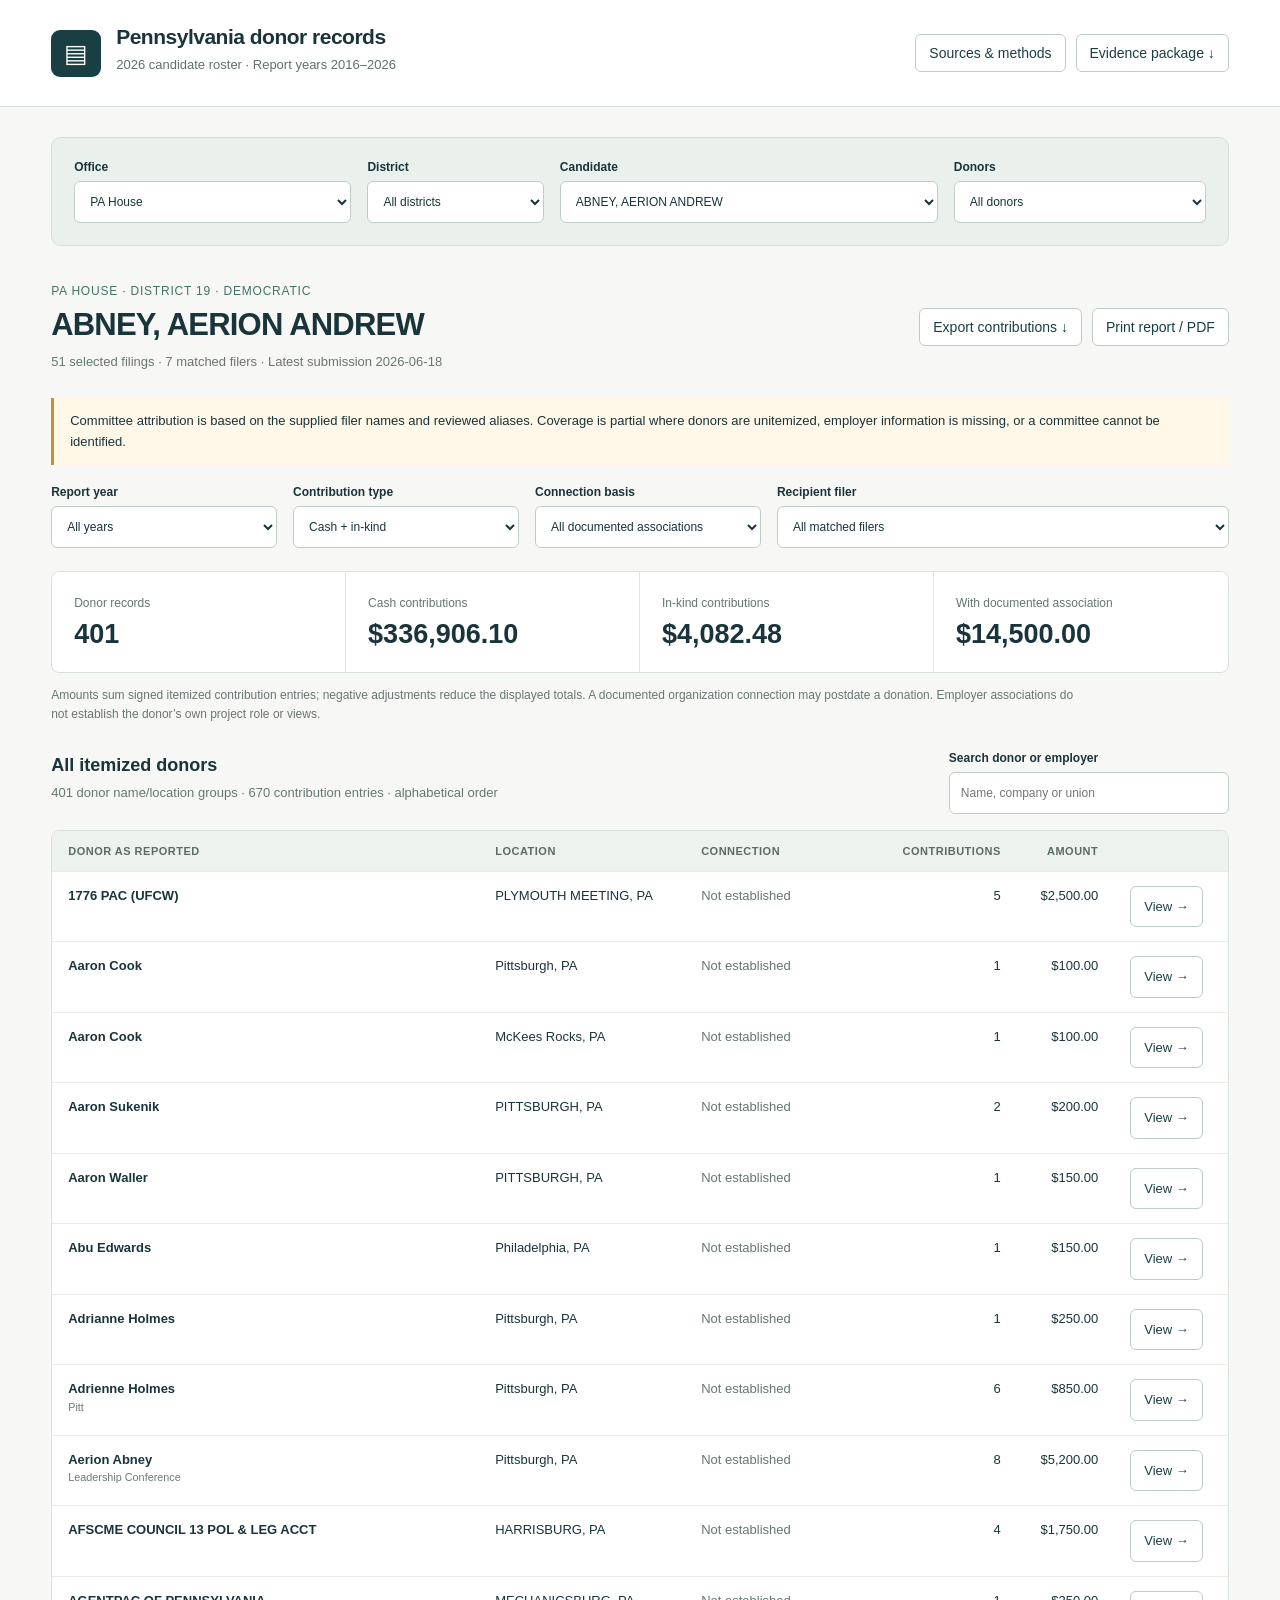
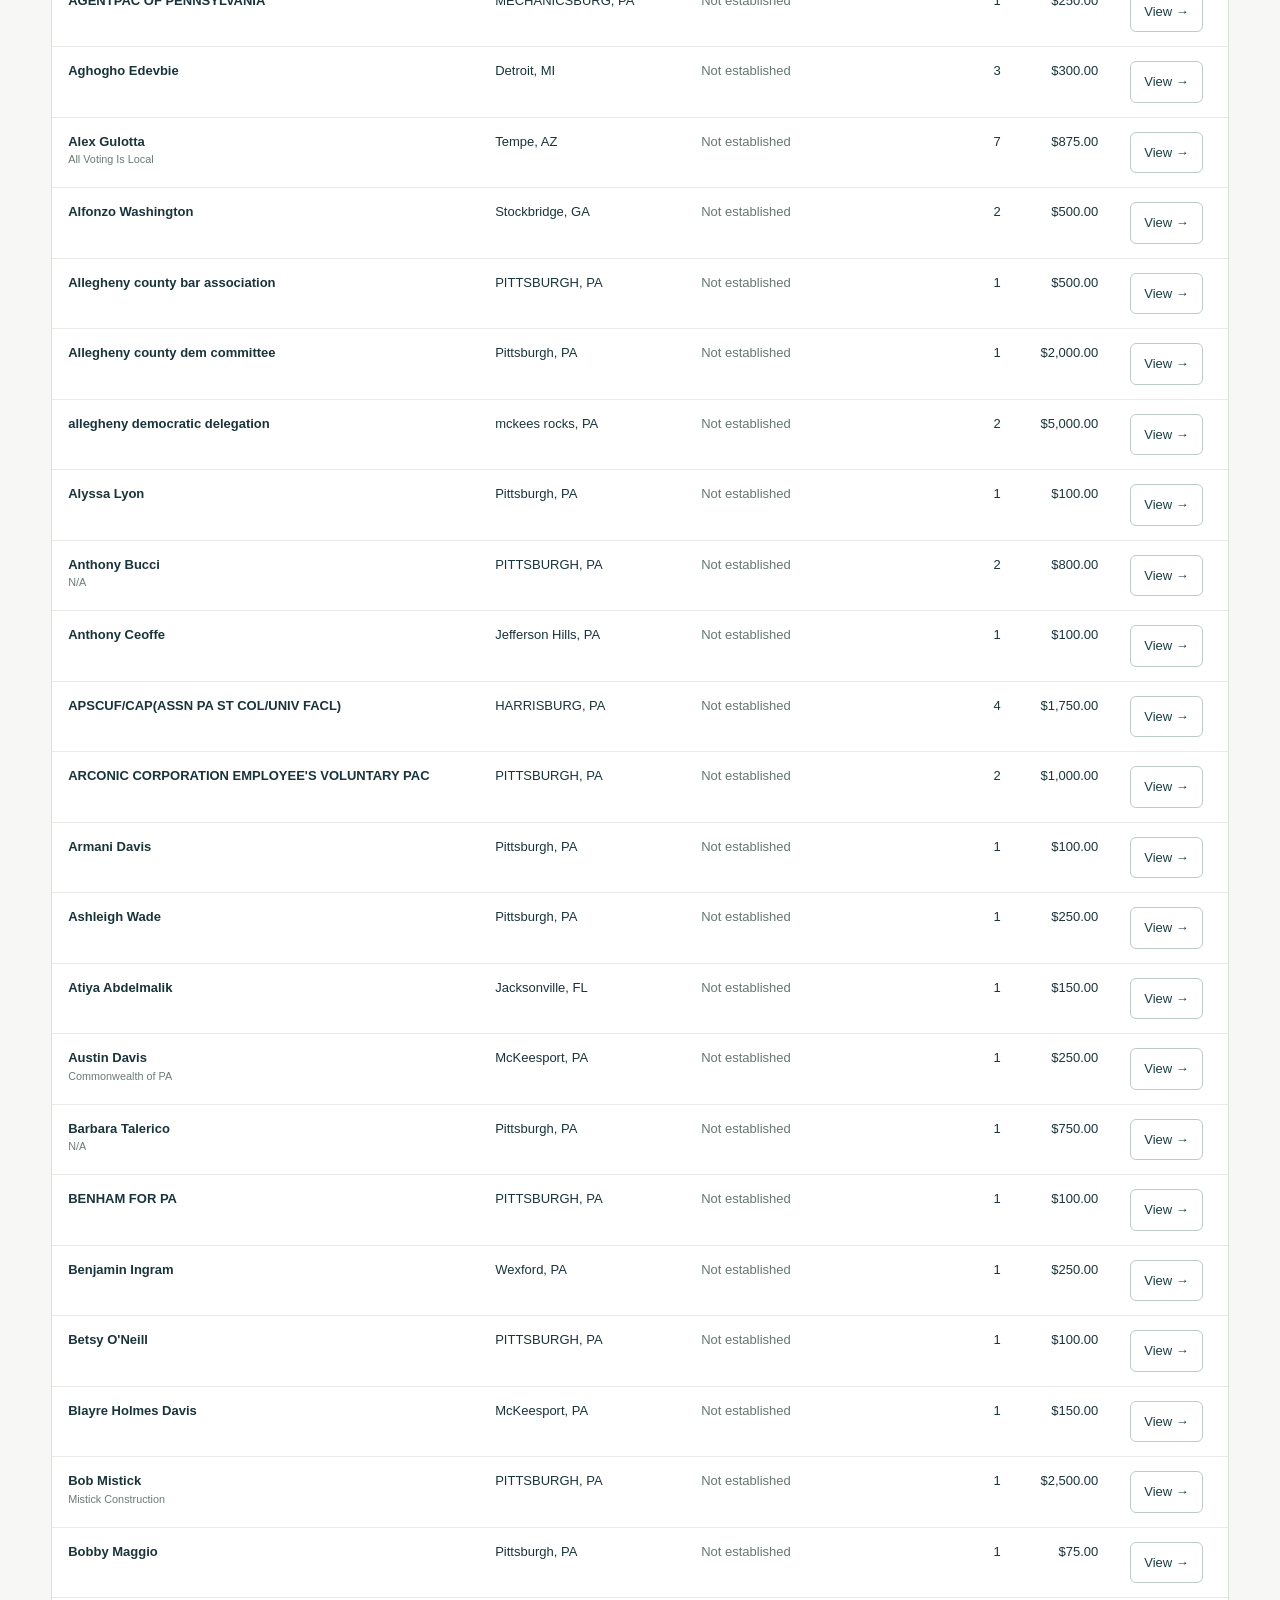
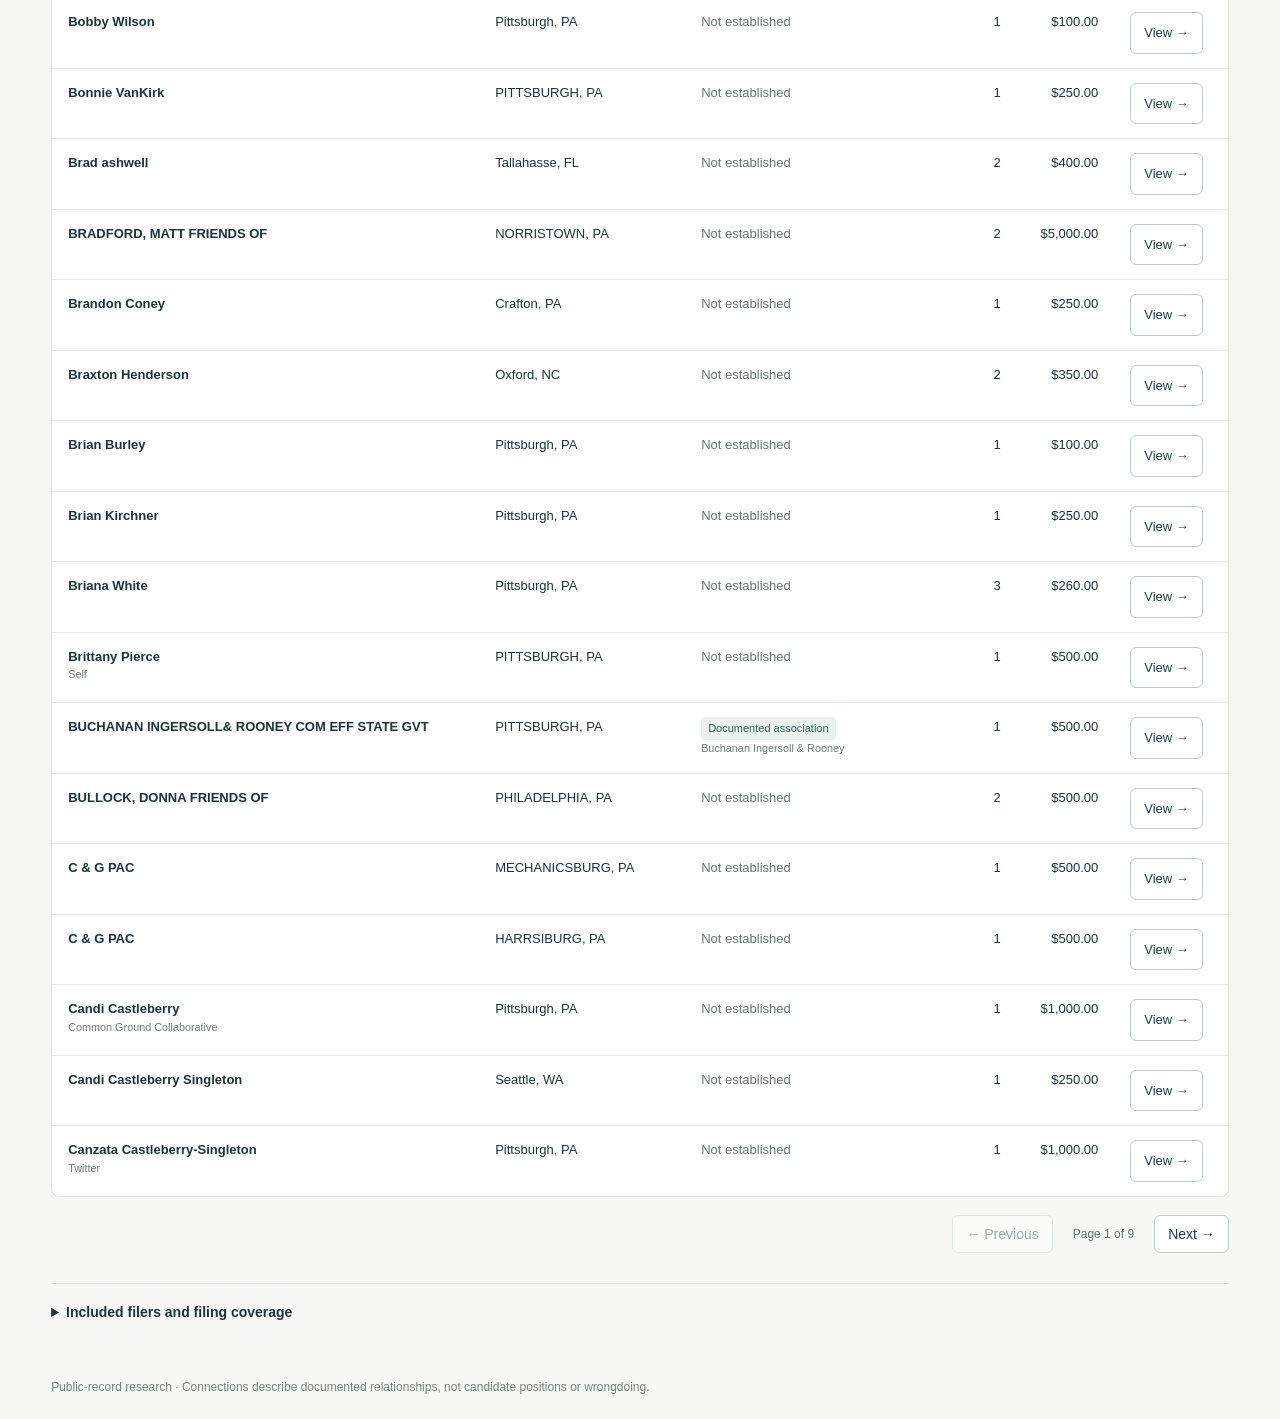
==== docs/index.html @ ed68132c "Publish Pennsylvania candidate donor explorer with state and FEC records" ====
<!doctype html><html lang="en"><head><meta charset="utf-8"><meta name="viewport" content="width=device-width,initial-scale=1"><title>Pennsylvania donor records</title><link rel="stylesheet" href="style.css"><link rel="icon" href="data:image/svg+xml,%3Csvg xmlns='http://www.w3.org/2000/svg' viewBox='0 0 40 40'%3E%3Crect width='40' height='40' rx='8' fill='%23143439'/%3E%3Cpath d='M11 10h18v23H11z' fill='white'/%3E%3Cpath d='M15 16h10m-10 5h10m-10 5h6' stroke='%23143439' stroke-width='2'/%3E%3C/svg%3E"></head><body><header><div class="brand"><span class="mark">▤</span><div><h1>Pennsylvania donor records</h1><p>2026 candidate roster · Report years 2016–2026</p></div></div><nav><button id="sourcesButton">Sources & methods</button><a href="evidence/source-packet.zip" download>Evidence package ↓</a></nav></header>
<main><section class="filters" aria-label="Report filters"><label>Office<select id="office"></select></label><label>District<select id="district"></select></label><label class="candidate">Candidate<select id="candidate"></select></label><label>Donors<select id="mode"><option value="all">All donors</option><option value="dc">Data-center connections</option><option value="leads">Research leads</option></select></label></section>
<div id="status" role="status">Loading the candidate directory…</div><section id="report" hidden><div class="report-head"><div><p id="officeLabel" class="eyebrow"></p><h2 id="candidateName"></h2><p id="coverage" class="muted"></p></div><div class="actions"><button id="export">Export contributions ↓</button><button id="print">Print report / PDF</button></div></div><div class="notice" id="notice"></div>
<div class="subfilters"><label>Report year<select id="year"><option value="all">All years</option></select></label><label>Contribution type<select id="kind"><option value="all">Cash + in-kind</option><option value="cash">Cash</option><option value="inkind">In-kind</option></select></label><label>Connection basis<select id="basis"><option value="all">All documented associations</option><option value="donor">Organization / PAC name</option><option value="employer">Reported employer</option></select></label><label>Recipient filer<select id="filer"><option value="all">All matched filers</option></select></label></div>
<div class="metrics" id="metrics"></div><p class="note">Amounts sum signed itemized contribution entries; negative adjustments reduce the displayed totals. A documented organization connection may postdate a donation. Employer associations do not establish the donor’s own project role or views.</p>
<div class="table-head"><div><h3 id="tableTitle">Donors</h3><p id="rowCount" class="muted"></p></div><label class="search">Search donor or employer<input id="search" type="search" placeholder="Name, company or union"></label></div><div class="table-wrap"><table><thead><tr><th>Donor as reported</th><th>Location</th><th>Connection</th><th class="num">Contributions</th><th class="num">Amount</th><th></th></tr></thead><tbody id="donors"></tbody></table></div><div class="pager"><button id="prev">← Previous</button><span id="page"></span><button id="next">Next →</button></div>
<details><summary>Included filers and filing coverage</summary><div id="filingCoverage"></div></details></section></main>
<dialog id="detail"><div class="dialog-top"><span>Donor detail</span><button id="closeDetail" aria-label="Close donor detail">Close ×</button></div><div id="detailBody"></div></dialog><dialog id="sources"><div class="dialog-top"><span>Sources & methods</span><button id="closeSources">Close ×</button></div><div id="sourcesBody"></div></dialog><footer>Public-record research · Connections describe documented relationships, not candidate positions or wrongdoing.</footer><script src="app.js"></script></body></html>
---- docs/style.css ----
:root{font-family:Inter,-apple-system,BlinkMacSystemFont,'Segoe UI',sans-serif;color:#19343a;background:#f7f8f6;font-size:14px}*{box-sizing:border-box}body{margin:0}header{padding:25px 4vw;border-bottom:1px solid #d8e0db;background:white;display:flex;align-items:center;justify-content:space-between;gap:20px}.brand{display:flex;align-items:center;gap:15px}.mark{background:#193f43;color:#fff;padding:9px 13px;border-radius:9px;font-size:25px}h1{font-size:21px;margin:0 0 6px;font-weight:650;letter-spacing:-.5px}p{margin:6px 0;line-height:1.55}header p{font-size:13px;color:#60716e}nav,.actions{display:flex;gap:10px;align-items:center;flex-wrap:wrap}button,nav a{font:inherit;background:white;border:1px solid #bdccc6;border-radius:6px;padding:10px 13px;color:#193f43;cursor:pointer;text-decoration:none}button:hover,nav a:hover{background:#edf3ef}button:disabled{opacity:.4;cursor:default}button:focus-visible,a:focus-visible,select:focus-visible,input:focus-visible{outline:3px solid #49a79b;outline-offset:3px}main{max-width:1450px;margin:30px auto;padding:0 4vw}.filters{display:grid;grid-template-columns:1.1fr .7fr 1.5fr 1fr;gap:16px;padding:22px;background:#eaf0ec;border:1px solid #d4dfd7;border-radius:10px;margin-bottom:30px}label{font-size:12px;font-weight:600;display:flex;flex-direction:column;gap:7px}select,input{font:inherit;font-weight:400;color:#19343a;background:white;border:1px solid #becdc5;border-radius:6px;padding:11px;width:100%;min-height:42px}h2{font-size:31px;font-weight:620;letter-spacing:-.8px;margin:5px 0 9px}h3{font-size:18px;font-weight:620;margin:0 0 7px}.eyebrow{color:#427367;font-size:12px;text-transform:uppercase;letter-spacing:.8px}.report-head{display:flex;justify-content:space-between;align-items:center;gap:20px}.muted,.note{color:#667773;font-size:13px}.notice{margin:20px 0;background:#fff7e7;border-left:3px solid #c59238;padding:13px 16px;font-size:13px;line-height:1.6}.subfilters{display:flex;gap:16px;flex-wrap:wrap}.subfilters label{flex:1;min-width:140px}.subfilters label:last-child{flex:2}.metrics{display:grid;grid-template-columns:repeat(4,1fr);margin-top:23px;background:white;border:1px solid #d7dfd9;border-radius:8px}.metric{padding:22px;border-right:1px solid #e0e6e1}.metric:last-child{border:0}.metric span{font-size:12px;color:#657670}.metric strong{display:block;font-weight:600;font-size:27px;margin-top:9px;font-variant-numeric:tabular-nums}.note{font-size:12px;margin:13px 0 27px;max-width:1040px}.table-head{display:flex;align-items:center;justify-content:space-between;gap:20px;margin-top:25px;margin-bottom:16px}.search{width:280px}.table-wrap{overflow:auto;background:#fff;border:1px solid #d9e1db;border-radius:8px}table{width:100%;border-collapse:collapse;font-size:13px}th{text-align:left;background:#eef2ee;color:#5a6c64;font-weight:600;font-size:11px;text-transform:uppercase;letter-spacing:.5px;padding:14px 16px;white-space:nowrap}td{padding:14px 16px;border-top:1px solid #e7ece7;vertical-align:top;line-height:1.5}td:first-child{font-weight:550;min-width:190px}td small{display:block;color:#6c7b74;font-weight:400}.num{text-align:right;font-variant-numeric:tabular-nums;white-space:nowrap}.pill{display:inline-block;background:#e9f2ed;border-radius:4px;color:#2d6355;padding:3px 7px;font-size:11px}.lead{background:#fff3d9;color:#856027}.pager{display:flex;gap:20px;align-items:center;justify-content:flex-end;margin:18px 0 30px}.pager span{font-size:12px;color:#607568}details{border-top:1px solid #d4ded7;padding:20px 0}summary{cursor:pointer;font-weight:600}details ul{line-height:1.8;padding-left:20px}a{color:#1e7769}dialog{border:0;border-radius:12px;width:min(1000px,94vw);padding:0;max-height:90vh;box-shadow:0 20px 100px #0004}dialog::backdrop{background:#132c37aa}.dialog-top{position:sticky;top:0;background:white;padding:16px 25px;border-bottom:1px solid #d8e0d9;display:flex;align-items:center;justify-content:space-between;z-index:1;font-weight:600}#detailBody,#sourcesBody{padding:25px}dialog h2{font-size:25px}dialog h3{margin-top:25px}.evidence{border:1px solid #d8e2dc;border-radius:7px;padding:17px;margin:14px 0}.evidence h4{margin:0;font-size:16px}.evidence .muted{font-size:12px}.empty{text-align:center;color:#65756e;padding:40px}footer{margin:40px 4vw 25px;font-size:12px;color:#75847a}#status{padding:10px 0}#status:empty{display:none}.print-only{display:none}@media(max-width:800px){header,.report-head{align-items:flex-start;flex-direction:column}.filters{grid-template-columns:1fr 1fr}.metrics{grid-template-columns:1fr 1fr}.metric{border-bottom:1px solid #e0e6e1}h2{font-size:25px}.table-head{align-items:flex-start;flex-direction:column}.search{width:100%}main{padding:0 20px}.actions{width:100%}}@media print{header nav,.filters,.subfilters,.actions,.search,.pager,footer,button{display:none!important}body,header{background:white}main{max-width:none;padding:0;margin:10px}h2{font-size:21px}.table-wrap{overflow:visible;border:0}th,td{padding:7px;font-size:10px}tr,.evidence{break-inside:avoid}.metrics{border:0}.notice{background:#fff}.note{font-size:10px}dialog[open]{position:static;max-height:none;width:auto;box-shadow:none}body:has(dialog[open])>main,body:has(dialog[open])>header{display:none}.dialog-top{display:none}.print-only{display:block}}
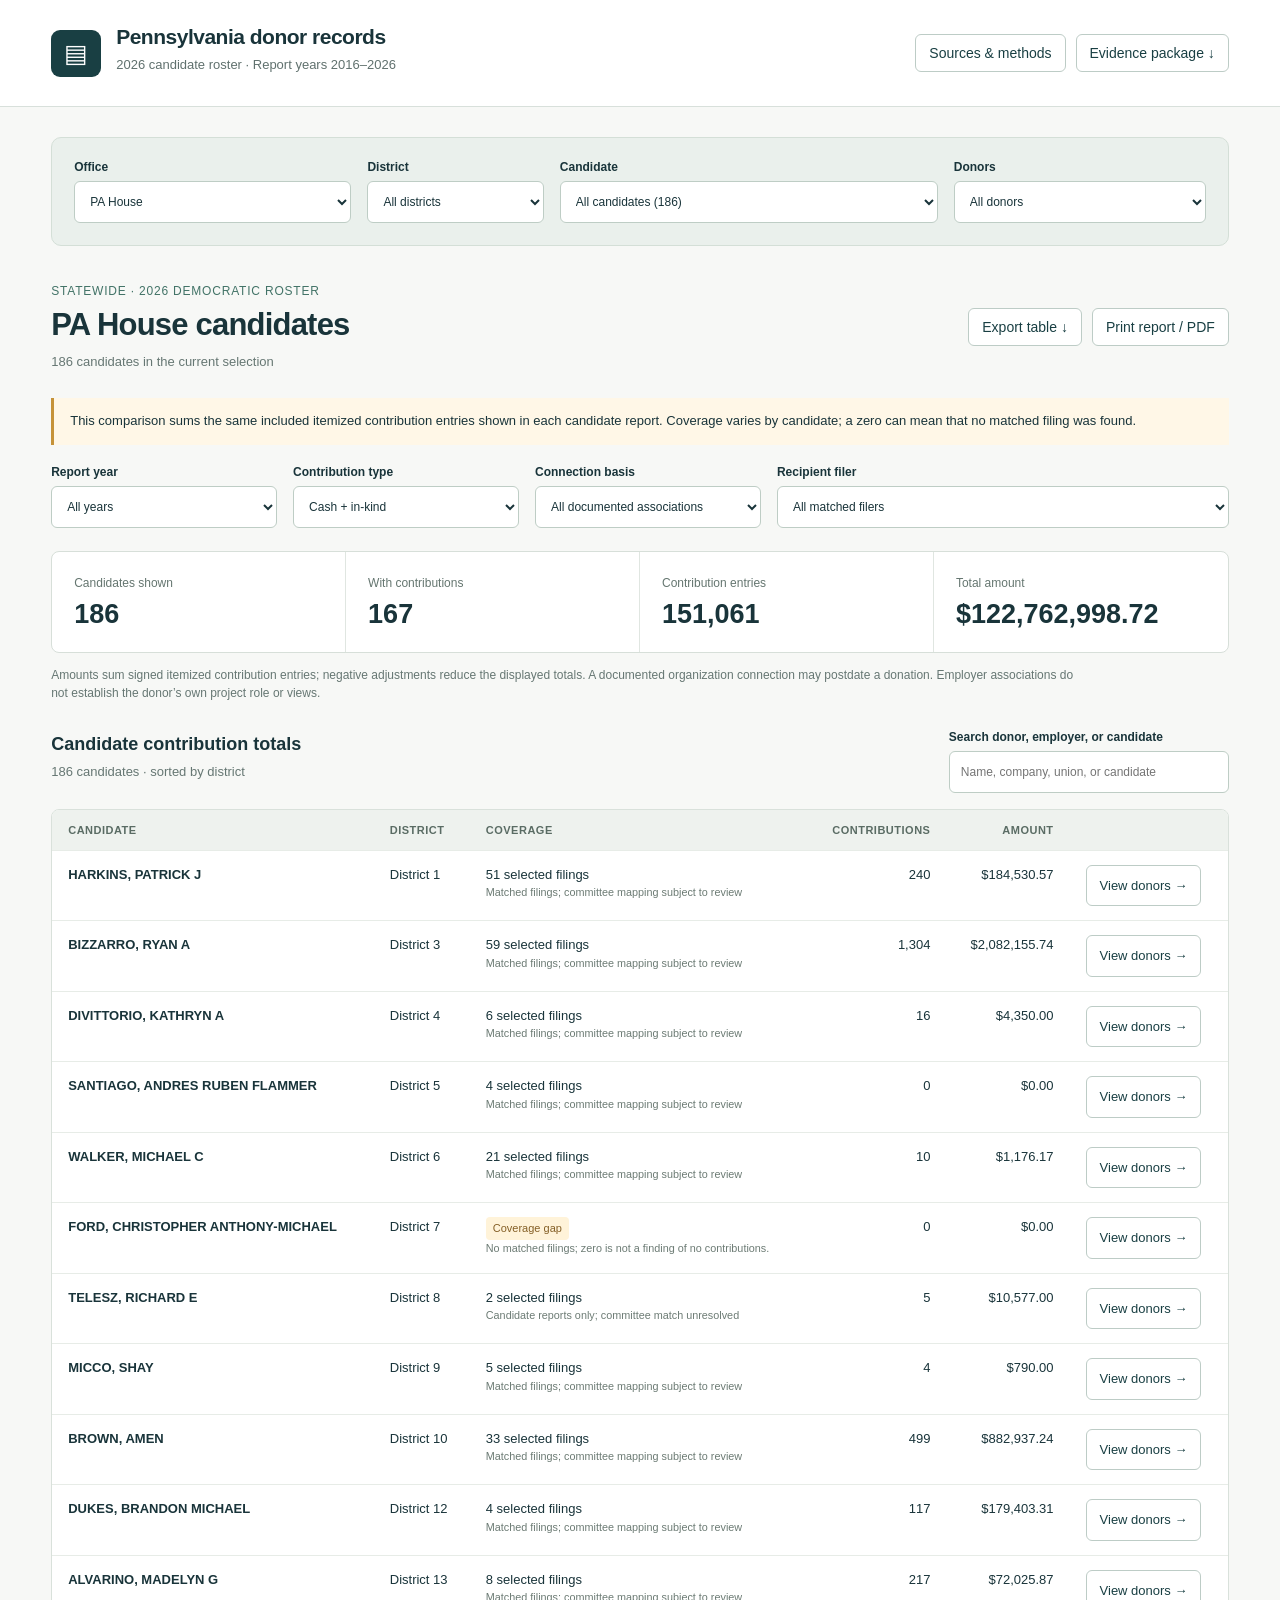
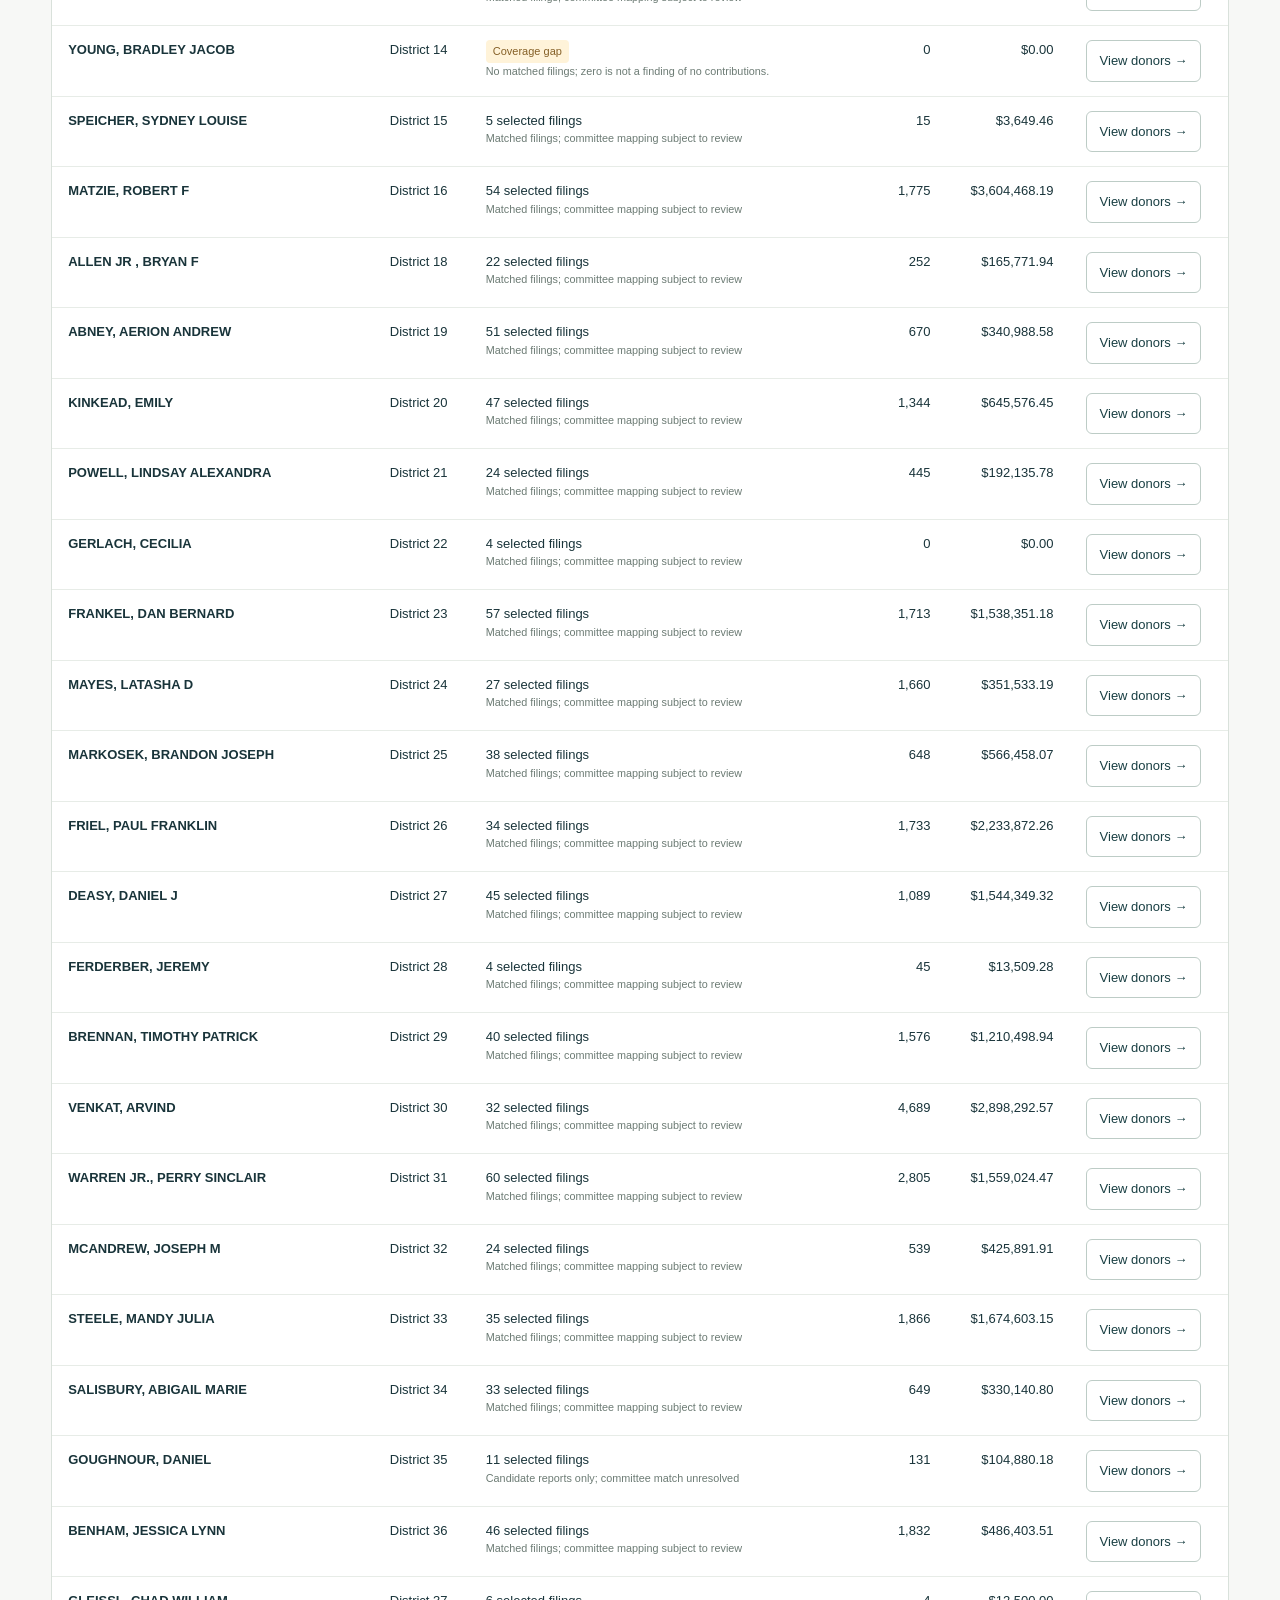
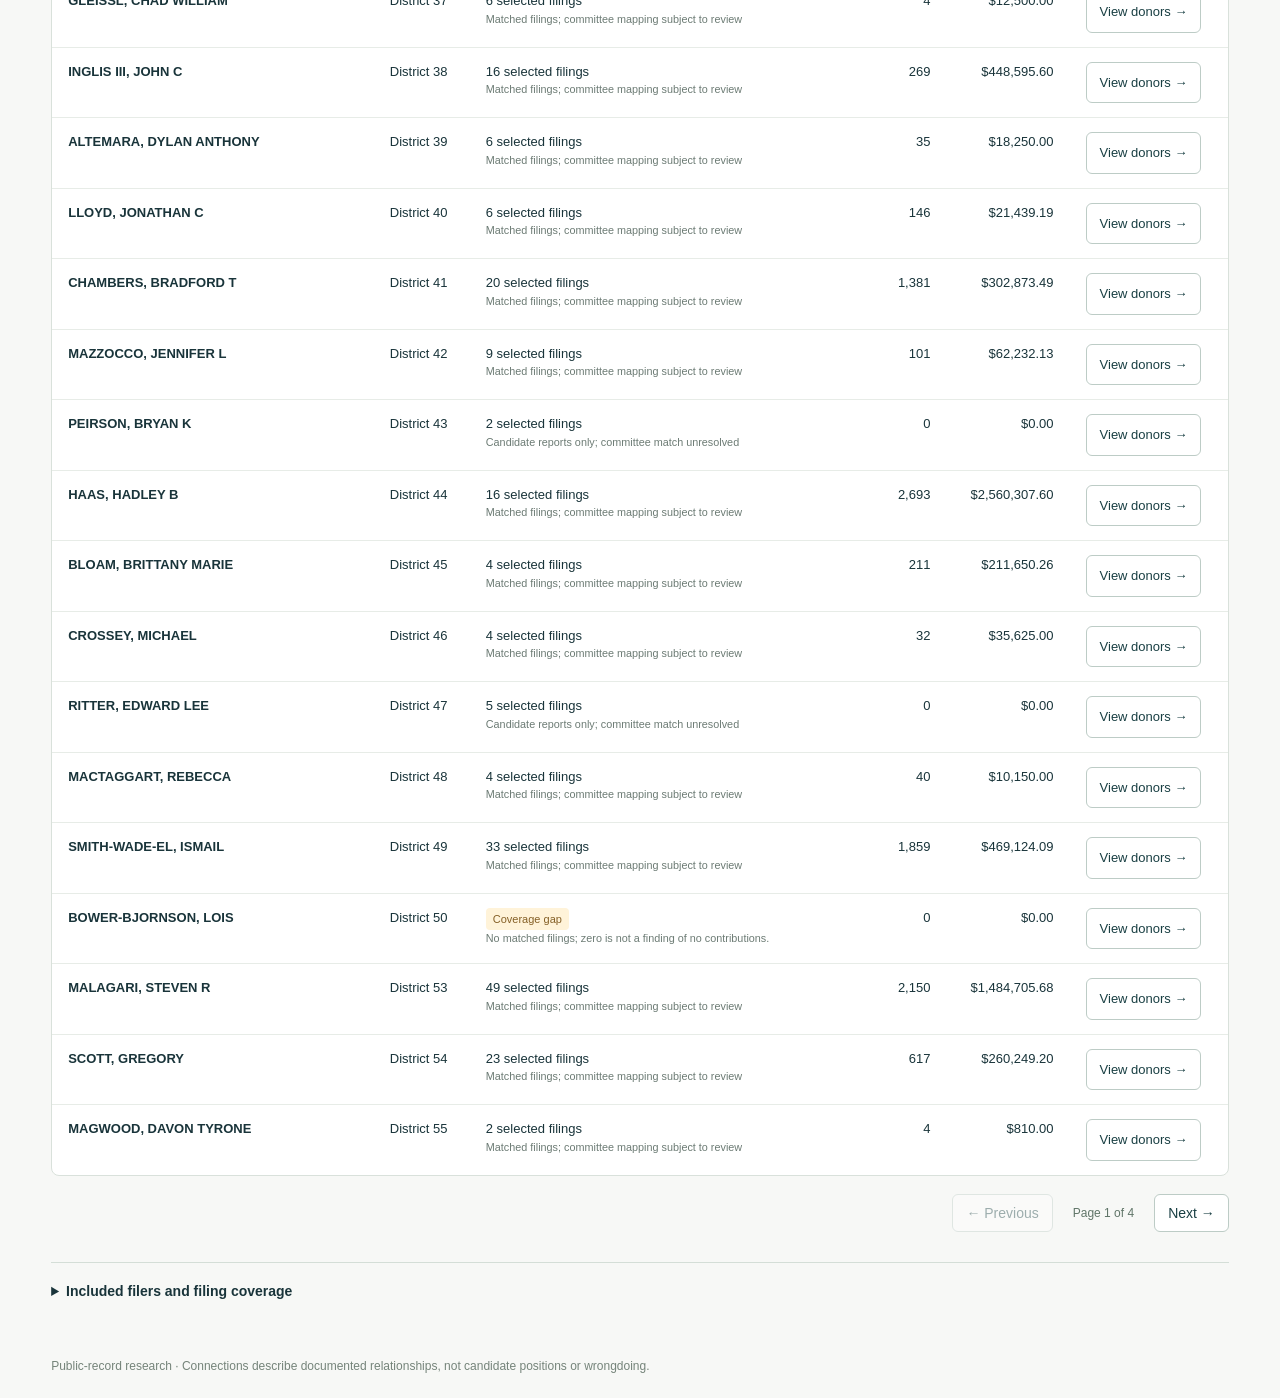
==== commit 6bf1dc75: "Add office-wide candidate comparison tables" ====
--- a/docs/index.html
+++ b/docs/index.html
@@ -1,8 +1,8 @@
 <!doctype html><html lang="en"><head><meta charset="utf-8"><meta name="viewport" content="width=device-width,initial-scale=1"><title>Pennsylvania donor records</title><link rel="stylesheet" href="style.css"><link rel="icon" href="data:image/svg+xml,%3Csvg xmlns='http://www.w3.org/2000/svg' viewBox='0 0 40 40'%3E%3Crect width='40' height='40' rx='8' fill='%23143439'/%3E%3Cpath d='M11 10h18v23H11z' fill='white'/%3E%3Cpath d='M15 16h10m-10 5h10m-10 5h6' stroke='%23143439' stroke-width='2'/%3E%3C/svg%3E"></head><body><header><div class="brand"><span class="mark">▤</span><div><h1>Pennsylvania donor records</h1><p>2026 candidate roster · Report years 2016–2026</p></div></div><nav><button id="sourcesButton">Sources & methods</button><a href="evidence/source-packet.zip" download>Evidence package ↓</a></nav></header>
 <main><section class="filters" aria-label="Report filters"><label>Office<select id="office"></select></label><label>District<select id="district"></select></label><label class="candidate">Candidate<select id="candidate"></select></label><label>Donors<select id="mode"><option value="all">All donors</option><option value="dc">Data-center connections</option><option value="leads">Research leads</option></select></label></section>
 <div id="status" role="status">Loading the candidate directory…</div><section id="report" hidden><div class="report-head"><div><p id="officeLabel" class="eyebrow"></p><h2 id="candidateName"></h2><p id="coverage" class="muted"></p></div><div class="actions"><button id="export">Export contributions ↓</button><button id="print">Print report / PDF</button></div></div><div class="notice" id="notice"></div>
-<div class="subfilters"><label>Report year<select id="year"><option value="all">All years</option></select></label><label>Contribution type<select id="kind"><option value="all">Cash + in-kind</option><option value="cash">Cash</option><option value="inkind">In-kind</option></select></label><label>Connection basis<select id="basis"><option value="all">All documented associations</option><option value="donor">Organization / PAC name</option><option value="employer">Reported employer</option></select></label><label>Recipient filer<select id="filer"><option value="all">All matched filers</option></select></label></div>
+<div class="subfilters"><label>Report year<select id="year"><option value="all">All years</option></select></label><label>Contribution type<select id="kind"><option value="all">Cash + in-kind</option><option value="cash">Cash</option><option value="inkind">In-kind</option></select></label><label>Connection basis<select id="basis"><option value="all">All documented associations</option><option value="donor">Organization / PAC name</option><option value="employer">Reported employer</option></select></label><label id="filerLabel">Recipient filer<select id="filer"><option value="all">All matched filers</option></select></label></div>
 <div class="metrics" id="metrics"></div><p class="note">Amounts sum signed itemized contribution entries; negative adjustments reduce the displayed totals. A documented organization connection may postdate a donation. Employer associations do not establish the donor’s own project role or views.</p>
-<div class="table-head"><div><h3 id="tableTitle">Donors</h3><p id="rowCount" class="muted"></p></div><label class="search">Search donor or employer<input id="search" type="search" placeholder="Name, company or union"></label></div><div class="table-wrap"><table><thead><tr><th>Donor as reported</th><th>Location</th><th>Connection</th><th class="num">Contributions</th><th class="num">Amount</th><th></th></tr></thead><tbody id="donors"></tbody></table></div><div class="pager"><button id="prev">← Previous</button><span id="page"></span><button id="next">Next →</button></div>
+<div class="table-head"><div><h3 id="tableTitle">Donors</h3><p id="rowCount" class="muted"></p></div><label class="search">Search donor, employer, or candidate<input id="search" type="search" placeholder="Name, company, union, or candidate"></label></div><div class="table-wrap"><table><thead><tr id="tableColumns"><th>Donor as reported</th><th>Location</th><th>Connection</th><th class="num">Contributions</th><th class="num">Amount</th><th></th></tr></thead><tbody id="donors"></tbody></table></div><div class="pager"><button id="prev">← Previous</button><span id="page"></span><button id="next">Next →</button></div>
 <details><summary>Included filers and filing coverage</summary><div id="filingCoverage"></div></details></section></main>
 <dialog id="detail"><div class="dialog-top"><span>Donor detail</span><button id="closeDetail" aria-label="Close donor detail">Close ×</button></div><div id="detailBody"></div></dialog><dialog id="sources"><div class="dialog-top"><span>Sources & methods</span><button id="closeSources">Close ×</button></div><div id="sourcesBody"></div></dialog><footer>Public-record research · Connections describe documented relationships, not candidate positions or wrongdoing.</footer><script src="app.js"></script></body></html>
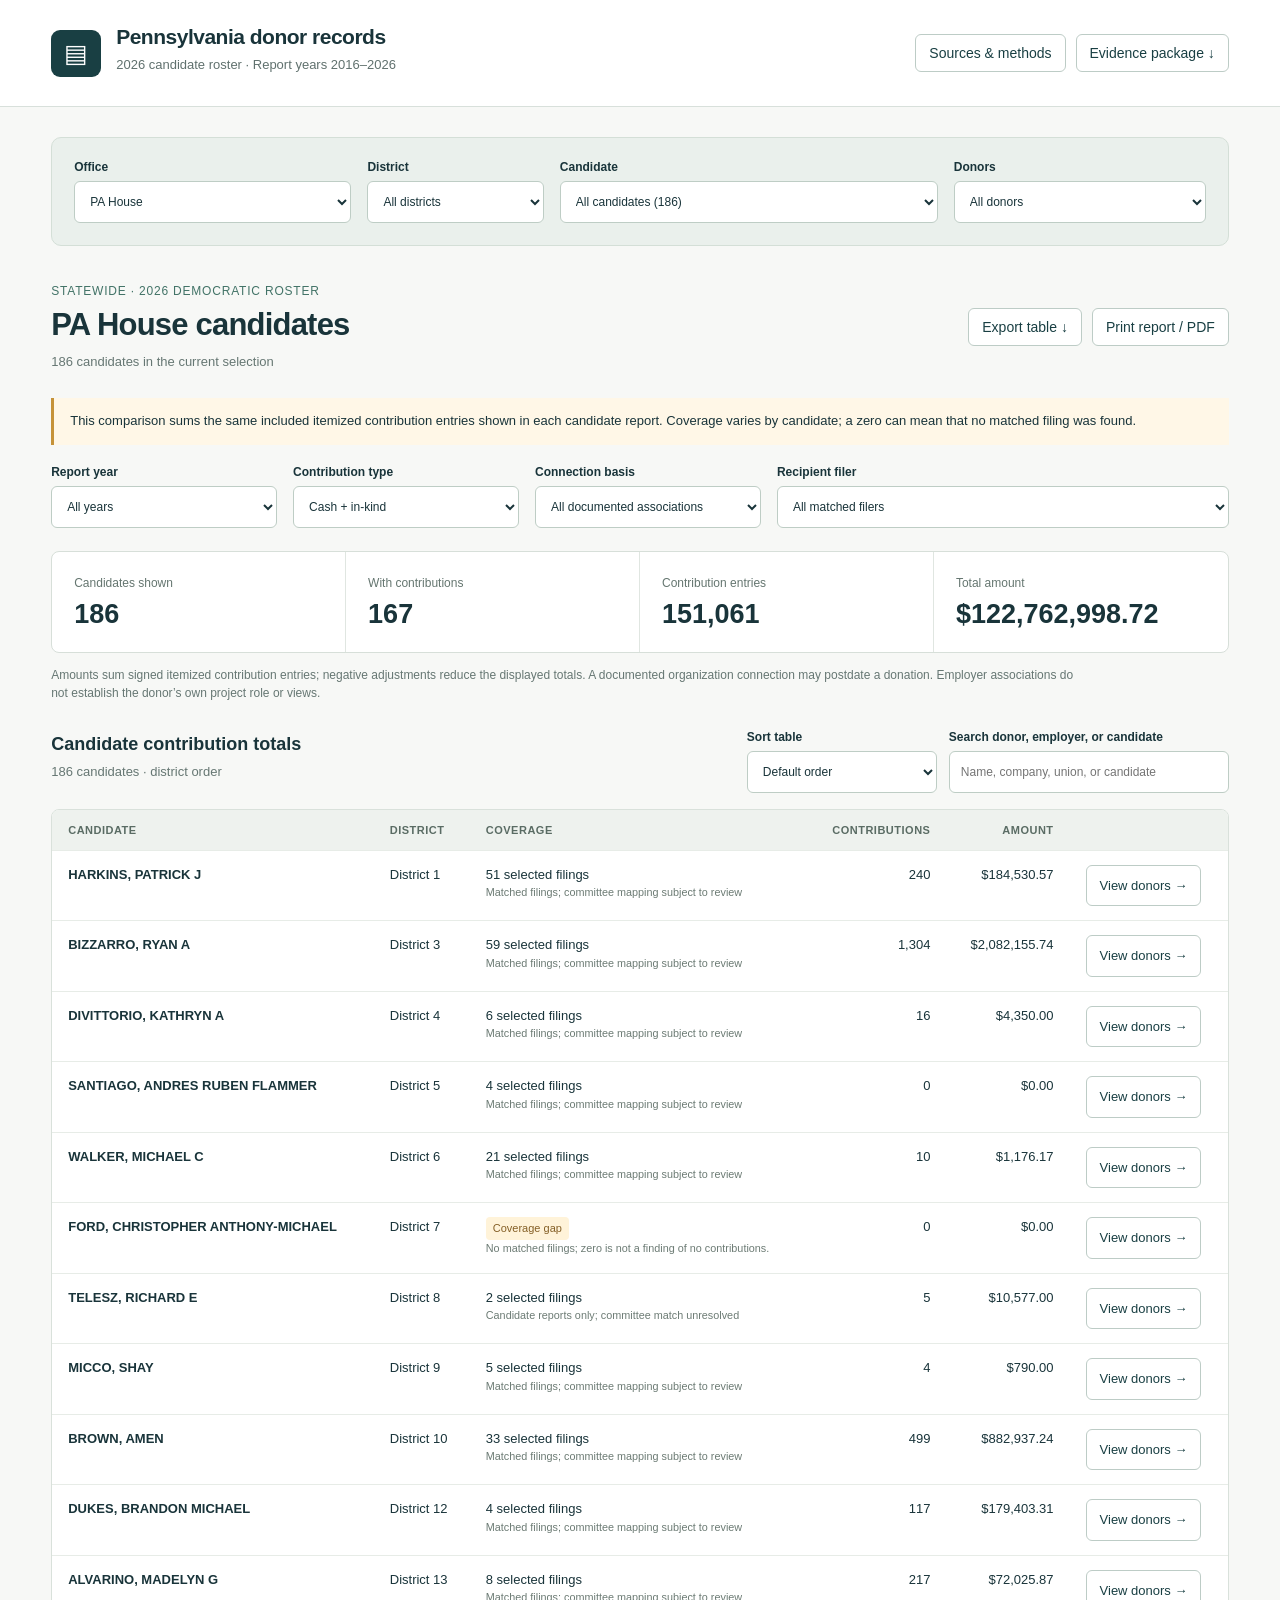
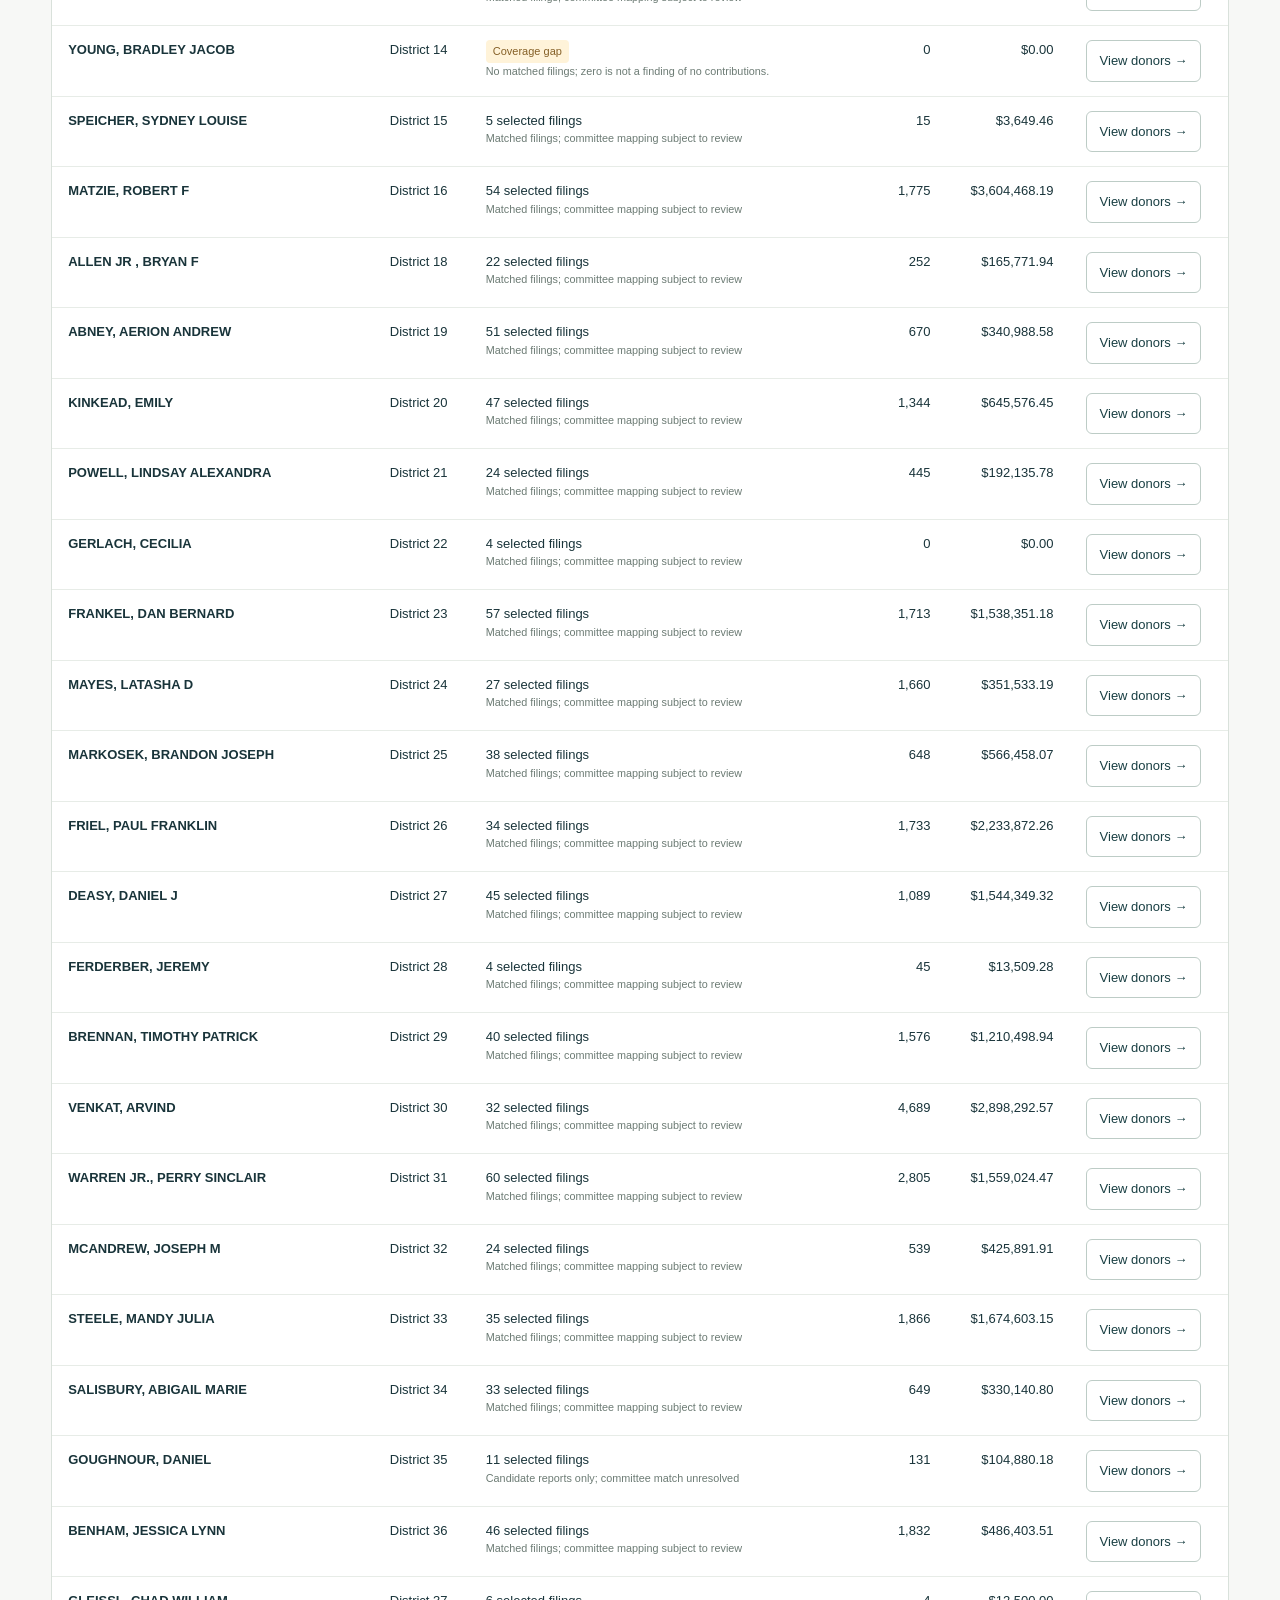
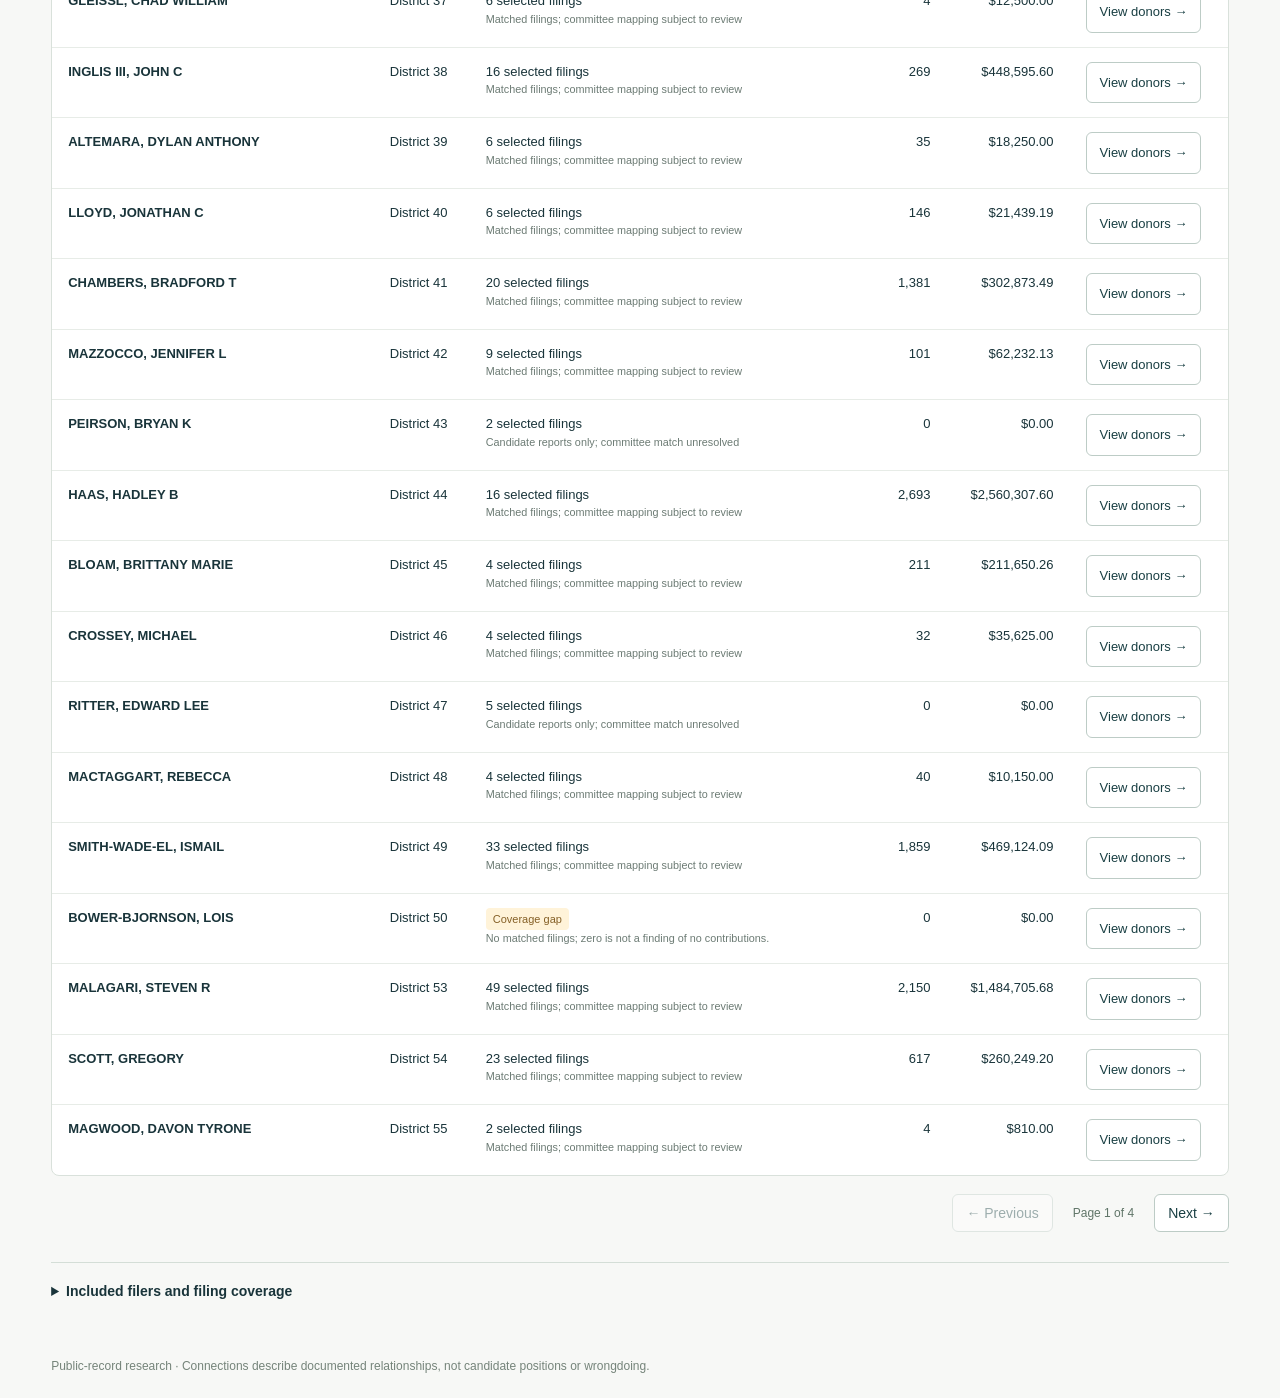
==== commit c6de6b80: "Add table sorting controls" ====
--- a/docs/index.html
+++ b/docs/index.html
@@ -3,6 +3,6 @@
 <div id="status" role="status">Loading the candidate directory…</div><section id="report" hidden><div class="report-head"><div><p id="officeLabel" class="eyebrow"></p><h2 id="candidateName"></h2><p id="coverage" class="muted"></p></div><div class="actions"><button id="export">Export contributions ↓</button><button id="print">Print report / PDF</button></div></div><div class="notice" id="notice"></div>
 <div class="subfilters"><label>Report year<select id="year"><option value="all">All years</option></select></label><label>Contribution type<select id="kind"><option value="all">Cash + in-kind</option><option value="cash">Cash</option><option value="inkind">In-kind</option></select></label><label>Connection basis<select id="basis"><option value="all">All documented associations</option><option value="donor">Organization / PAC name</option><option value="employer">Reported employer</option></select></label><label id="filerLabel">Recipient filer<select id="filer"><option value="all">All matched filers</option></select></label></div>
 <div class="metrics" id="metrics"></div><p class="note">Amounts sum signed itemized contribution entries; negative adjustments reduce the displayed totals. A documented organization connection may postdate a donation. Employer associations do not establish the donor’s own project role or views.</p>
-<div class="table-head"><div><h3 id="tableTitle">Donors</h3><p id="rowCount" class="muted"></p></div><label class="search">Search donor, employer, or candidate<input id="search" type="search" placeholder="Name, company, union, or candidate"></label></div><div class="table-wrap"><table><thead><tr id="tableColumns"><th>Donor as reported</th><th>Location</th><th>Connection</th><th class="num">Contributions</th><th class="num">Amount</th><th></th></tr></thead><tbody id="donors"></tbody></table></div><div class="pager"><button id="prev">← Previous</button><span id="page"></span><button id="next">Next →</button></div>
+<div class="table-head"><div><h3 id="tableTitle">Donors</h3><p id="rowCount" class="muted"></p></div><div class="table-controls" style="display:flex;align-items:end;gap:12px;flex-wrap:wrap"><label style="min-width:190px">Sort table<select id="sort"><option value="default">Default order</option><option value="amount-desc">Amount: high to low</option><option value="amount-asc">Amount: low to high</option><option value="count-desc">Contributions: high to low</option><option value="count-asc">Contributions: low to high</option><option value="name">Name: A to Z</option></select></label><label class="search">Search donor, employer, or candidate<input id="search" type="search" placeholder="Name, company, union, or candidate"></label></div></div><div class="table-wrap"><table><thead><tr id="tableColumns"><th>Donor as reported</th><th>Location</th><th>Connection</th><th class="num">Contributions</th><th class="num">Amount</th><th></th></tr></thead><tbody id="donors"></tbody></table></div><div class="pager"><button id="prev">← Previous</button><span id="page"></span><button id="next">Next →</button></div>
 <details><summary>Included filers and filing coverage</summary><div id="filingCoverage"></div></details></section></main>
 <dialog id="detail"><div class="dialog-top"><span>Donor detail</span><button id="closeDetail" aria-label="Close donor detail">Close ×</button></div><div id="detailBody"></div></dialog><dialog id="sources"><div class="dialog-top"><span>Sources & methods</span><button id="closeSources">Close ×</button></div><div id="sourcesBody"></div></dialog><footer>Public-record research · Connections describe documented relationships, not candidate positions or wrongdoing.</footer><script src="app.js"></script></body></html>
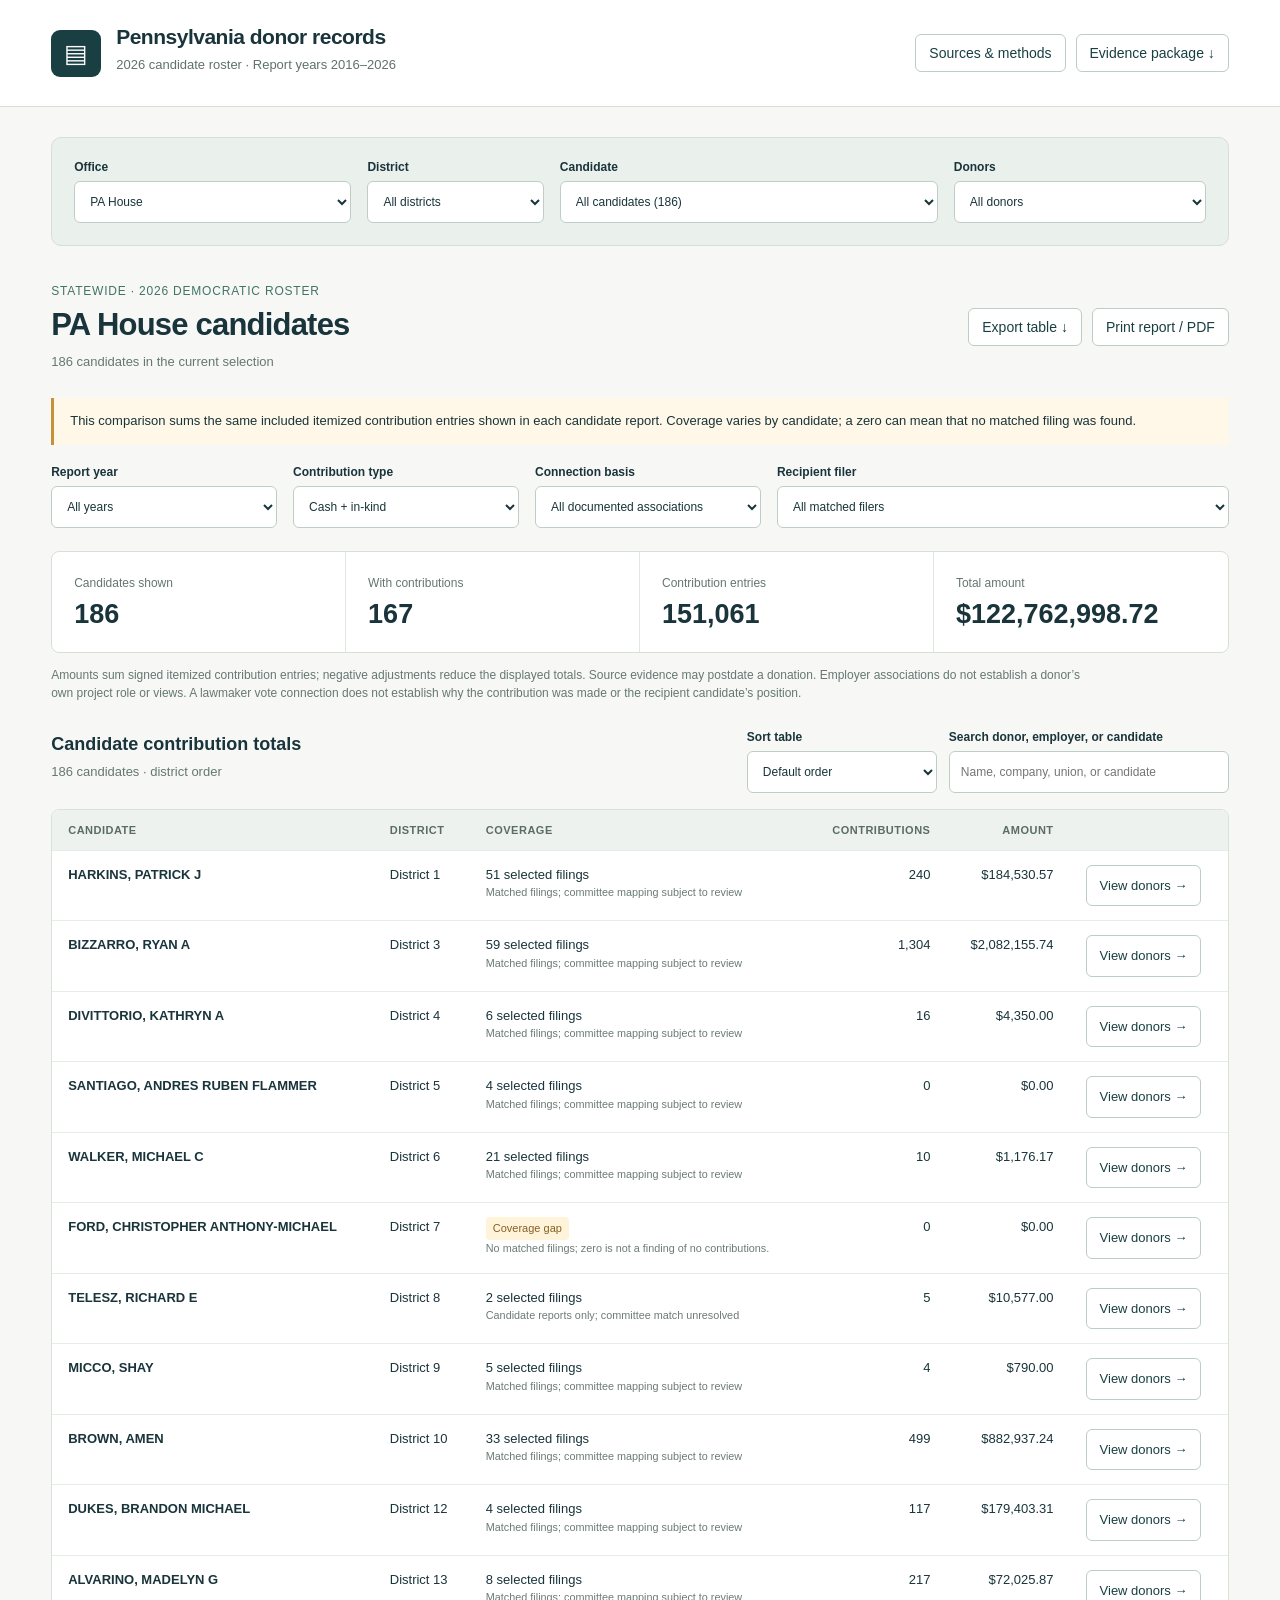
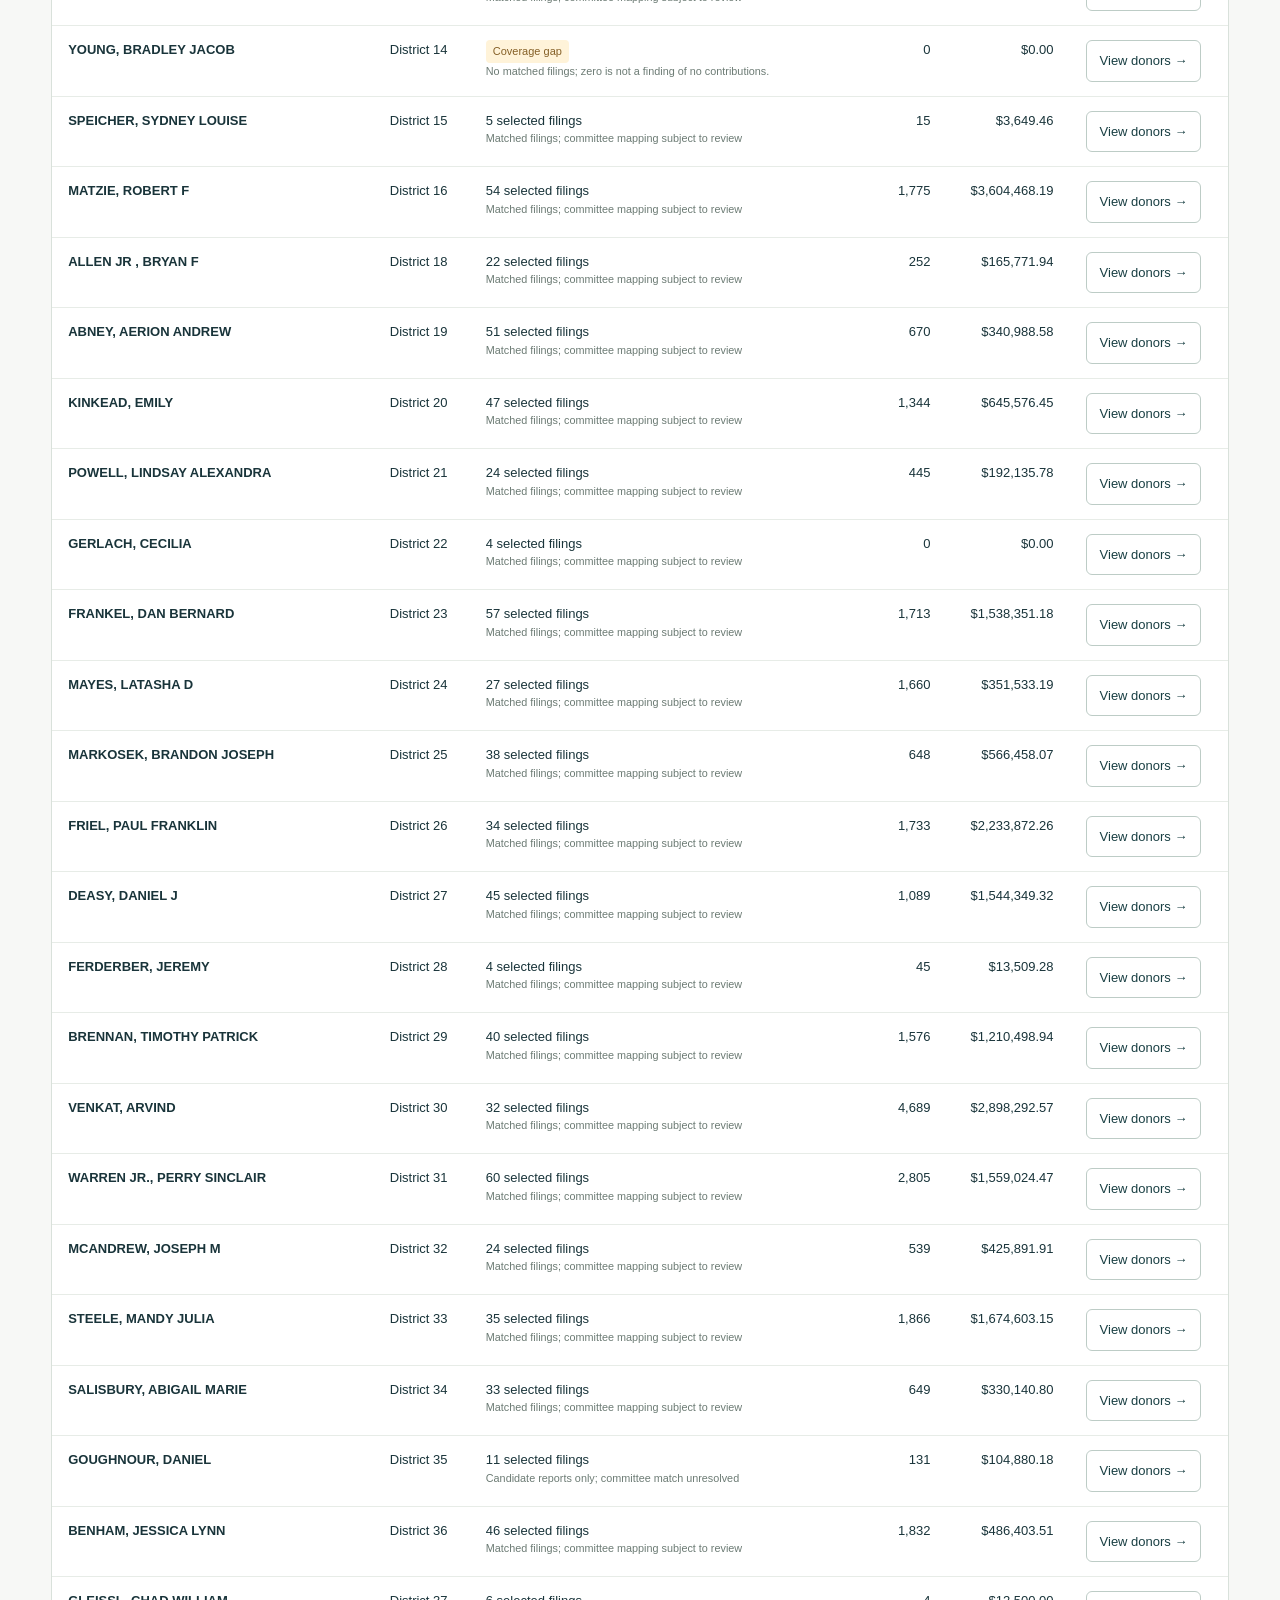
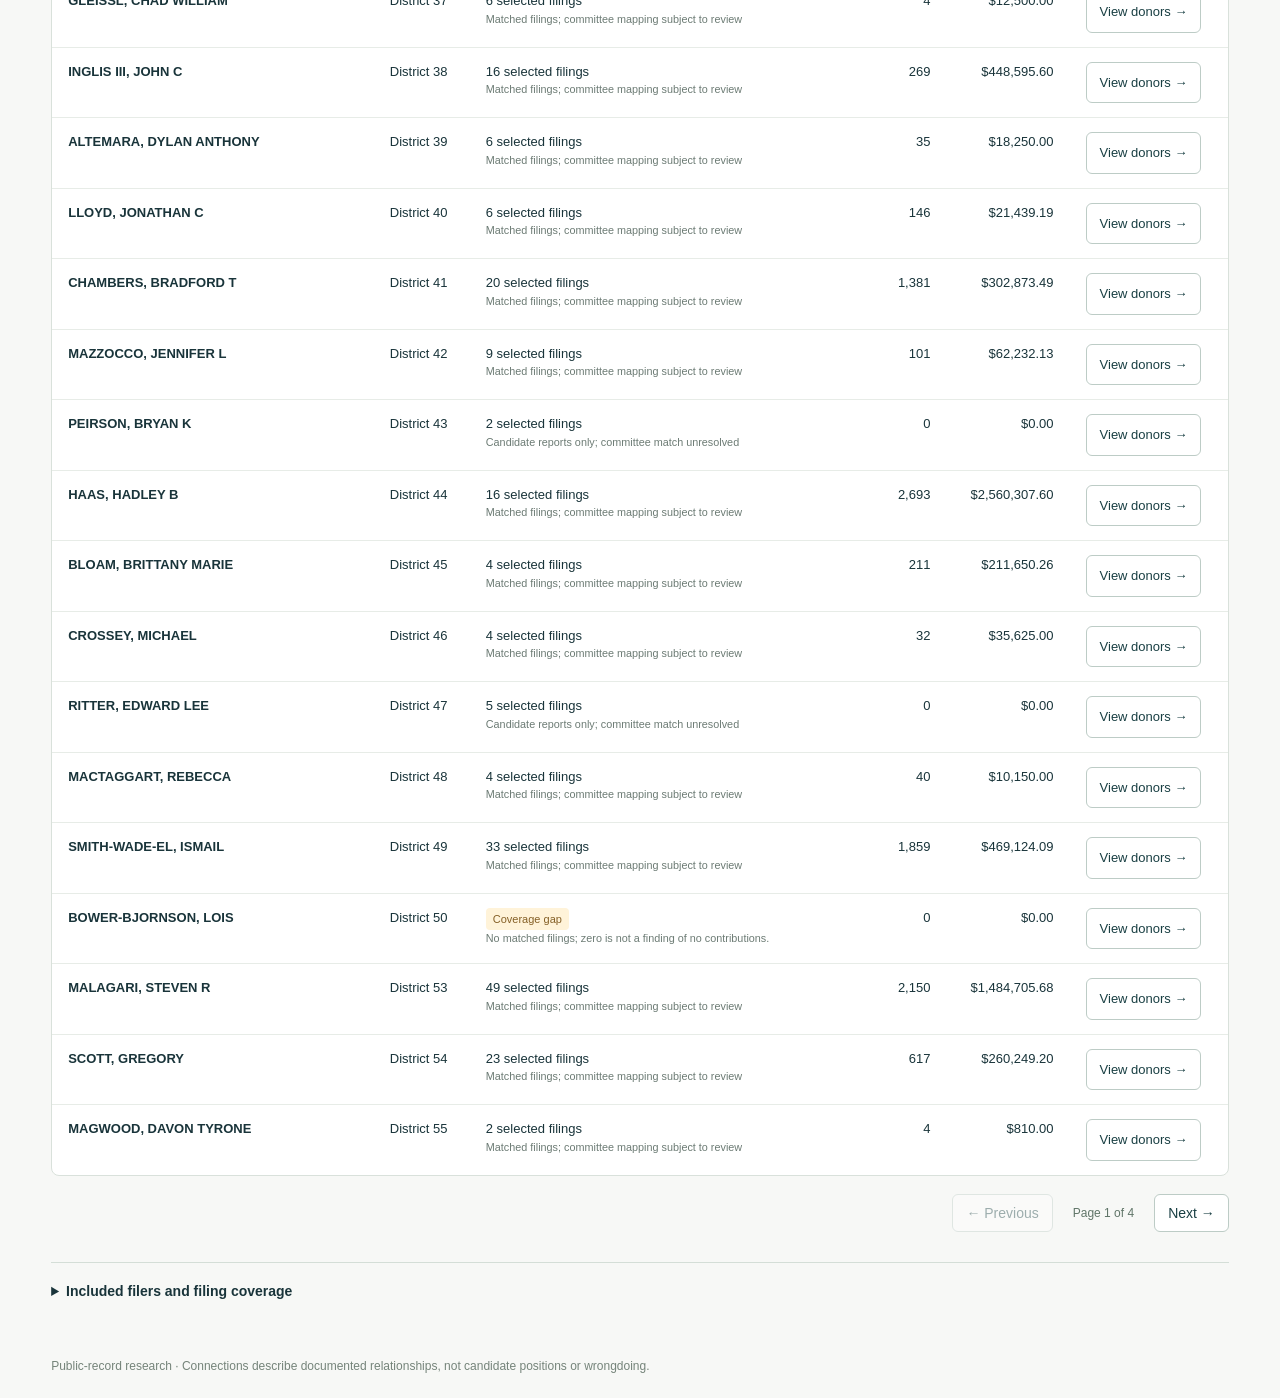
==== commit dba5488d: "Include HB 952 yea-voter donor connections" ====
--- a/docs/index.html
+++ b/docs/index.html
@@ -1,8 +1,8 @@
 <!doctype html><html lang="en"><head><meta charset="utf-8"><meta name="viewport" content="width=device-width,initial-scale=1"><title>Pennsylvania donor records</title><link rel="stylesheet" href="style.css"><link rel="icon" href="data:image/svg+xml,%3Csvg xmlns='http://www.w3.org/2000/svg' viewBox='0 0 40 40'%3E%3Crect width='40' height='40' rx='8' fill='%23143439'/%3E%3Cpath d='M11 10h18v23H11z' fill='white'/%3E%3Cpath d='M15 16h10m-10 5h10m-10 5h6' stroke='%23143439' stroke-width='2'/%3E%3C/svg%3E"></head><body><header><div class="brand"><span class="mark">▤</span><div><h1>Pennsylvania donor records</h1><p>2026 candidate roster · Report years 2016–2026</p></div></div><nav><button id="sourcesButton">Sources & methods</button><a href="evidence/source-packet.zip" download>Evidence package ↓</a></nav></header>
 <main><section class="filters" aria-label="Report filters"><label>Office<select id="office"></select></label><label>District<select id="district"></select></label><label class="candidate">Candidate<select id="candidate"></select></label><label>Donors<select id="mode"><option value="all">All donors</option><option value="dc">Data-center connections</option><option value="leads">Research leads</option></select></label></section>
 <div id="status" role="status">Loading the candidate directory…</div><section id="report" hidden><div class="report-head"><div><p id="officeLabel" class="eyebrow"></p><h2 id="candidateName"></h2><p id="coverage" class="muted"></p></div><div class="actions"><button id="export">Export contributions ↓</button><button id="print">Print report / PDF</button></div></div><div class="notice" id="notice"></div>
-<div class="subfilters"><label>Report year<select id="year"><option value="all">All years</option></select></label><label>Contribution type<select id="kind"><option value="all">Cash + in-kind</option><option value="cash">Cash</option><option value="inkind">In-kind</option></select></label><label>Connection basis<select id="basis"><option value="all">All documented associations</option><option value="donor">Organization / PAC name</option><option value="employer">Reported employer</option></select></label><label id="filerLabel">Recipient filer<select id="filer"><option value="all">All matched filers</option></select></label></div>
-<div class="metrics" id="metrics"></div><p class="note">Amounts sum signed itemized contribution entries; negative adjustments reduce the displayed totals. A documented organization connection may postdate a donation. Employer associations do not establish the donor’s own project role or views.</p>
+<div class="subfilters"><label>Report year<select id="year"><option value="all">All years</option></select></label><label>Contribution type<select id="kind"><option value="all">Cash + in-kind</option><option value="cash">Cash</option><option value="inkind">In-kind</option></select></label><label>Connection basis<select id="basis"><option value="all">All documented associations</option><option value="donor">Contributor / PAC / lawmaker</option><option value="employer">Reported employer</option></select></label><label id="filerLabel">Recipient filer<select id="filer"><option value="all">All matched filers</option></select></label></div>
+<div class="metrics" id="metrics"></div><p class="note">Amounts sum signed itemized contribution entries; negative adjustments reduce the displayed totals. Source evidence may postdate a donation. Employer associations do not establish a donor’s own project role or views. A lawmaker vote connection does not establish why the contribution was made or the recipient candidate’s position.</p>
 <div class="table-head"><div><h3 id="tableTitle">Donors</h3><p id="rowCount" class="muted"></p></div><div class="table-controls" style="display:flex;align-items:end;gap:12px;flex-wrap:wrap"><label style="min-width:190px">Sort table<select id="sort"><option value="default">Default order</option><option value="amount-desc">Amount: high to low</option><option value="amount-asc">Amount: low to high</option><option value="count-desc">Contributions: high to low</option><option value="count-asc">Contributions: low to high</option><option value="name">Name: A to Z</option></select></label><label class="search">Search donor, employer, or candidate<input id="search" type="search" placeholder="Name, company, union, or candidate"></label></div></div><div class="table-wrap"><table><thead><tr id="tableColumns"><th>Donor as reported</th><th>Location</th><th>Connection</th><th class="num">Contributions</th><th class="num">Amount</th><th></th></tr></thead><tbody id="donors"></tbody></table></div><div class="pager"><button id="prev">← Previous</button><span id="page"></span><button id="next">Next →</button></div>
 <details><summary>Included filers and filing coverage</summary><div id="filingCoverage"></div></details></section></main>
 <dialog id="detail"><div class="dialog-top"><span>Donor detail</span><button id="closeDetail" aria-label="Close donor detail">Close ×</button></div><div id="detailBody"></div></dialog><dialog id="sources"><div class="dialog-top"><span>Sources & methods</span><button id="closeSources">Close ×</button></div><div id="sourcesBody"></div></dialog><footer>Public-record research · Connections describe documented relationships, not candidate positions or wrongdoing.</footer><script src="app.js"></script></body></html>
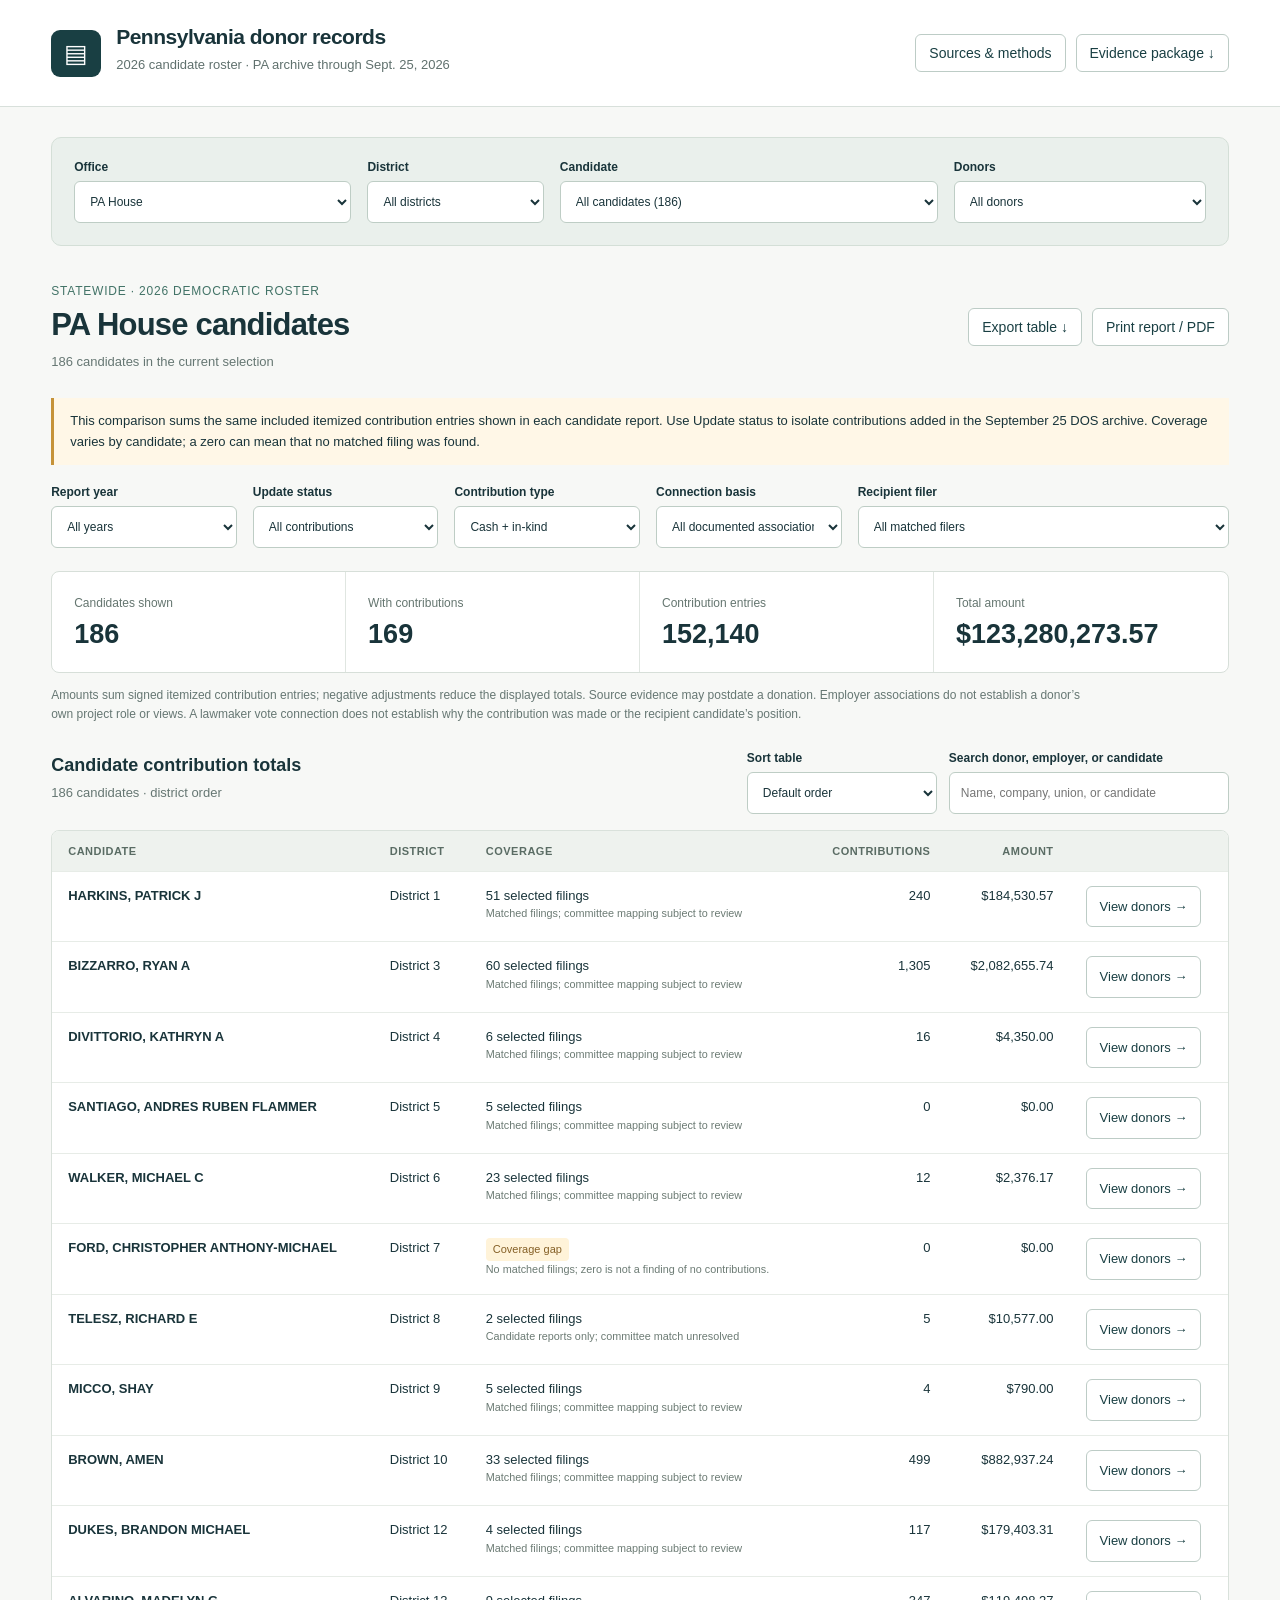
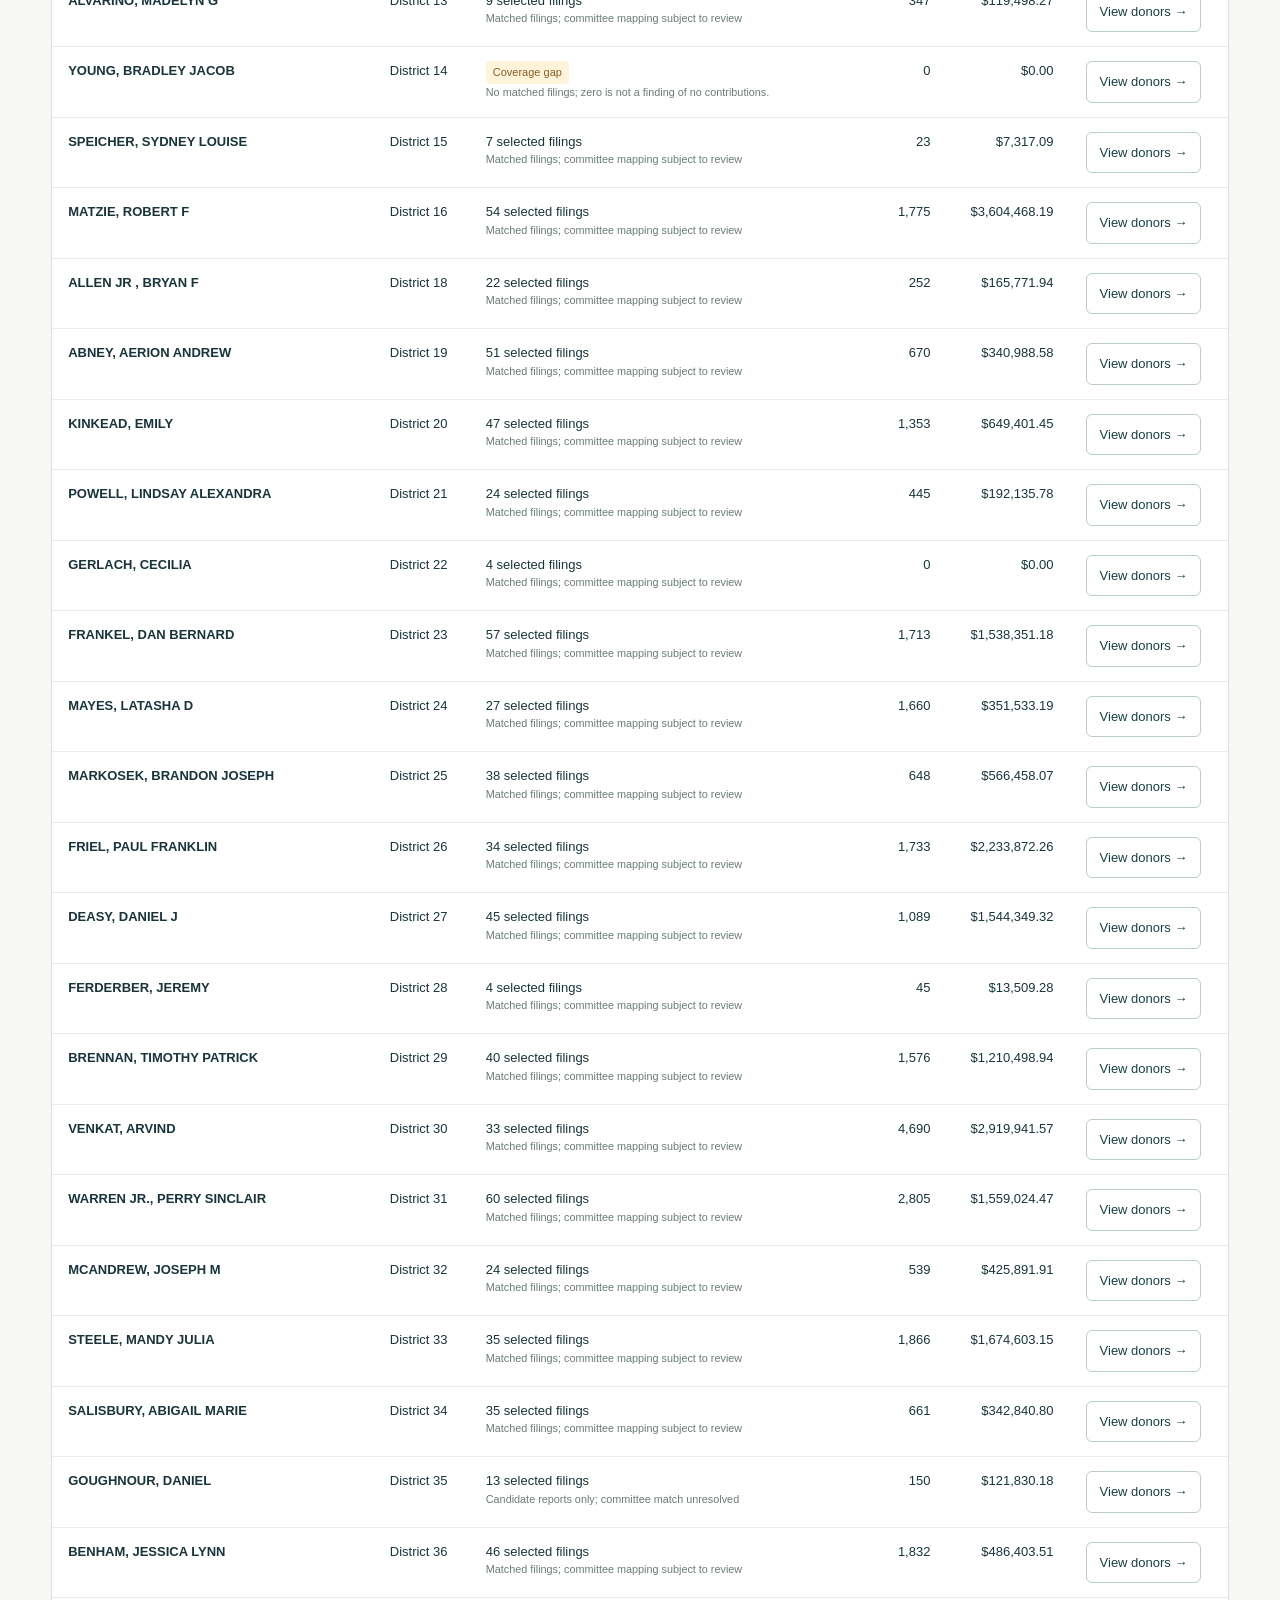
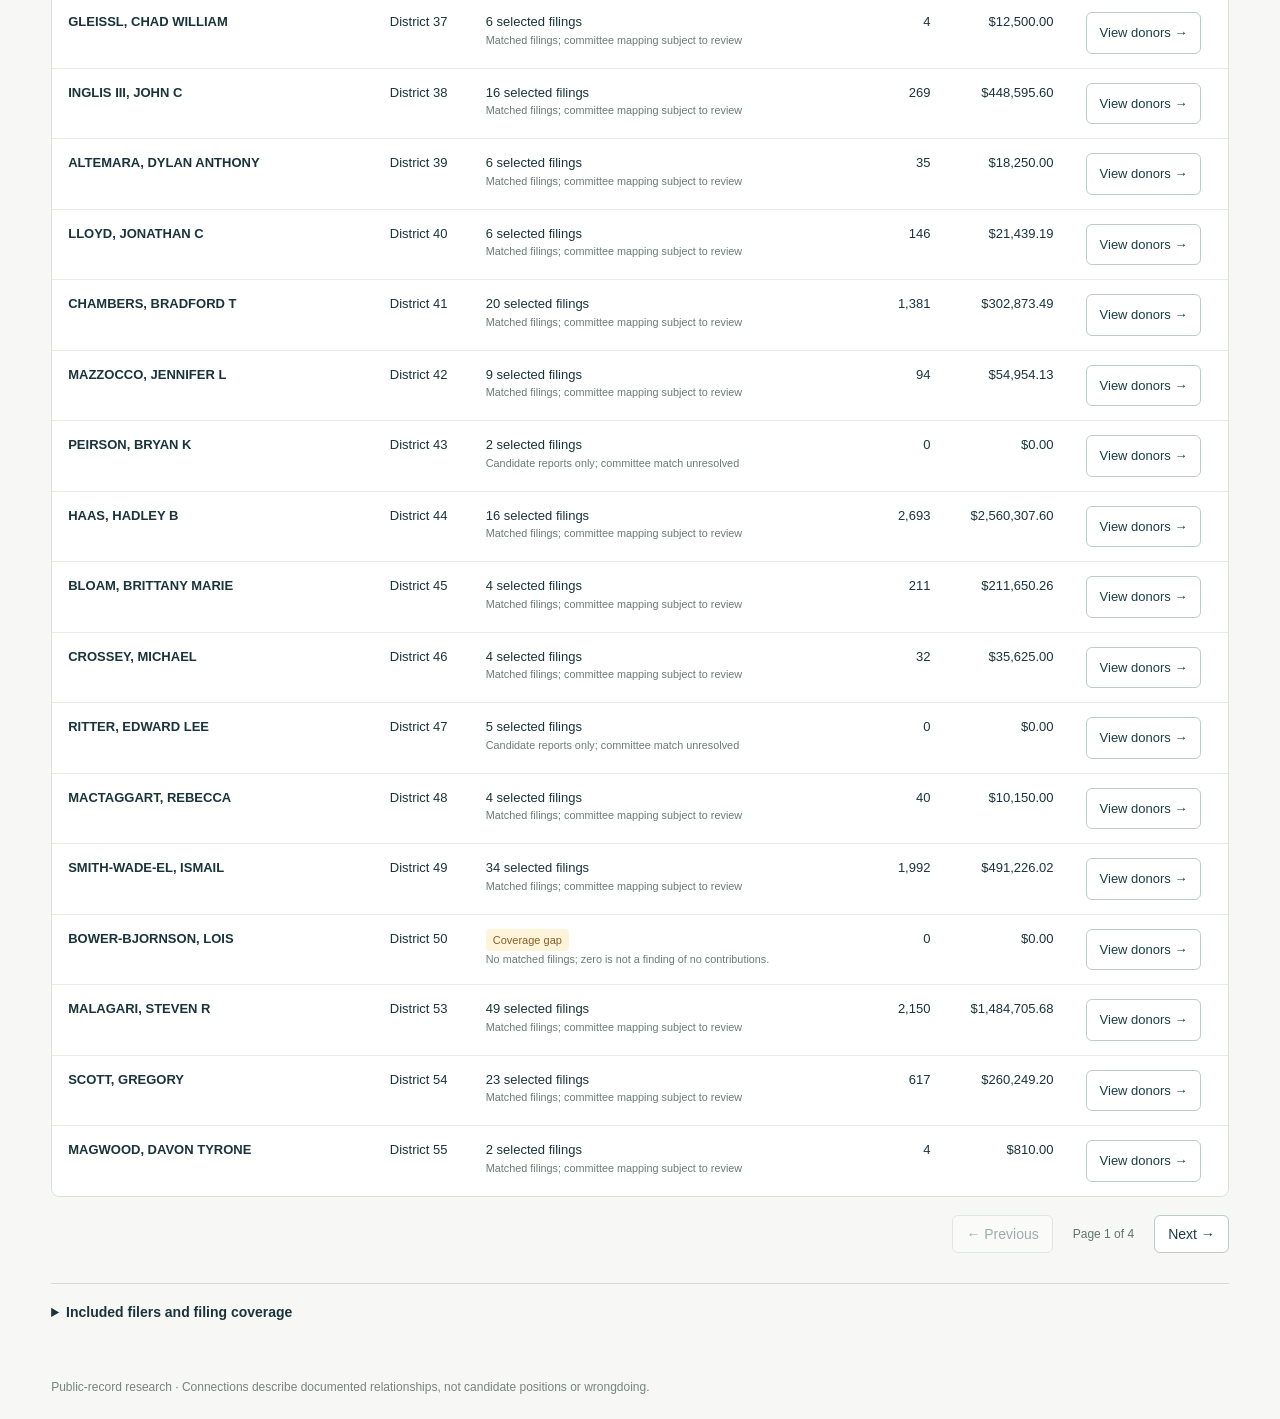
==== commit 08b2d0d6: "Mark contributions added in latest PA filing update" ====
--- a/docs/index.html
+++ b/docs/index.html
@@ -1,7 +1,7 @@
-<!doctype html><html lang="en"><head><meta charset="utf-8"><meta name="viewport" content="width=device-width,initial-scale=1"><title>Pennsylvania donor records</title><link rel="stylesheet" href="style.css"><link rel="icon" href="data:image/svg+xml,%3Csvg xmlns='http://www.w3.org/2000/svg' viewBox='0 0 40 40'%3E%3Crect width='40' height='40' rx='8' fill='%23143439'/%3E%3Cpath d='M11 10h18v23H11z' fill='white'/%3E%3Cpath d='M15 16h10m-10 5h10m-10 5h6' stroke='%23143439' stroke-width='2'/%3E%3C/svg%3E"></head><body><header><div class="brand"><span class="mark">▤</span><div><h1>Pennsylvania donor records</h1><p>2026 candidate roster · Report years 2016–2026</p></div></div><nav><button id="sourcesButton">Sources & methods</button><a href="evidence/source-packet.zip" download>Evidence package ↓</a></nav></header>
+<!doctype html><html lang="en"><head><meta charset="utf-8"><meta name="viewport" content="width=device-width,initial-scale=1"><title>Pennsylvania donor records</title><link rel="stylesheet" href="style.css"><link rel="icon" href="data:image/svg+xml,%3Csvg xmlns='http://www.w3.org/2000/svg' viewBox='0 0 40 40'%3E%3Crect width='40' height='40' rx='8' fill='%23143439'/%3E%3Cpath d='M11 10h18v23H11z' fill='white'/%3E%3Cpath d='M15 16h10m-10 5h10m-10 5h6' stroke='%23143439' stroke-width='2'/%3E%3C/svg%3E"></head><body><header><div class="brand"><span class="mark">▤</span><div><h1>Pennsylvania donor records</h1><p>2026 candidate roster · PA archive through Sept. 25, 2026</p></div></div><nav><button id="sourcesButton">Sources & methods</button><a href="evidence/source-packet.zip" download>Evidence package ↓</a></nav></header>
 <main><section class="filters" aria-label="Report filters"><label>Office<select id="office"></select></label><label>District<select id="district"></select></label><label class="candidate">Candidate<select id="candidate"></select></label><label>Donors<select id="mode"><option value="all">All donors</option><option value="dc">Data-center connections</option><option value="leads">Research leads</option></select></label></section>
 <div id="status" role="status">Loading the candidate directory…</div><section id="report" hidden><div class="report-head"><div><p id="officeLabel" class="eyebrow"></p><h2 id="candidateName"></h2><p id="coverage" class="muted"></p></div><div class="actions"><button id="export">Export contributions ↓</button><button id="print">Print report / PDF</button></div></div><div class="notice" id="notice"></div>
-<div class="subfilters"><label>Report year<select id="year"><option value="all">All years</option></select></label><label>Contribution type<select id="kind"><option value="all">Cash + in-kind</option><option value="cash">Cash</option><option value="inkind">In-kind</option></select></label><label>Connection basis<select id="basis"><option value="all">All documented associations</option><option value="donor">Contributor / PAC / lawmaker</option><option value="employer">Reported employer</option></select></label><label id="filerLabel">Recipient filer<select id="filer"><option value="all">All matched filers</option></select></label></div>
+<div class="subfilters"><label>Report year<select id="year"><option value="all">All years</option></select></label><label>Update status<select id="update"><option value="all">All contributions</option><option value="new">New since Sept. 15</option></select></label><label>Contribution type<select id="kind"><option value="all">Cash + in-kind</option><option value="cash">Cash</option><option value="inkind">In-kind</option></select></label><label>Connection basis<select id="basis"><option value="all">All documented associations</option><option value="donor">Contributor / PAC / lawmaker</option><option value="employer">Reported employer</option></select></label><label id="filerLabel">Recipient filer<select id="filer"><option value="all">All matched filers</option></select></label></div>
 <div class="metrics" id="metrics"></div><p class="note">Amounts sum signed itemized contribution entries; negative adjustments reduce the displayed totals. Source evidence may postdate a donation. Employer associations do not establish a donor’s own project role or views. A lawmaker vote connection does not establish why the contribution was made or the recipient candidate’s position.</p>
 <div class="table-head"><div><h3 id="tableTitle">Donors</h3><p id="rowCount" class="muted"></p></div><div class="table-controls" style="display:flex;align-items:end;gap:12px;flex-wrap:wrap"><label style="min-width:190px">Sort table<select id="sort"><option value="default">Default order</option><option value="amount-desc">Amount: high to low</option><option value="amount-asc">Amount: low to high</option><option value="count-desc">Contributions: high to low</option><option value="count-asc">Contributions: low to high</option><option value="name">Name: A to Z</option></select></label><label class="search">Search donor, employer, or candidate<input id="search" type="search" placeholder="Name, company, union, or candidate"></label></div></div><div class="table-wrap"><table><thead><tr id="tableColumns"><th>Donor as reported</th><th>Location</th><th>Connection</th><th class="num">Contributions</th><th class="num">Amount</th><th></th></tr></thead><tbody id="donors"></tbody></table></div><div class="pager"><button id="prev">← Previous</button><span id="page"></span><button id="next">Next →</button></div>
 <details><summary>Included filers and filing coverage</summary><div id="filingCoverage"></div></details></section></main>
--- a/docs/style.css
+++ b/docs/style.css
@@ -1 +1 @@
-:root{font-family:Inter,-apple-system,BlinkMacSystemFont,'Segoe UI',sans-serif;color:#19343a;background:#f7f8f6;font-size:14px}*{box-sizing:border-box}body{margin:0}header{padding:25px 4vw;border-bottom:1px solid #d8e0db;background:white;display:flex;align-items:center;justify-content:space-between;gap:20px}.brand{display:flex;align-items:center;gap:15px}.mark{background:#193f43;color:#fff;padding:9px 13px;border-radius:9px;font-size:25px}h1{font-size:21px;margin:0 0 6px;font-weight:650;letter-spacing:-.5px}p{margin:6px 0;line-height:1.55}header p{font-size:13px;color:#60716e}nav,.actions{display:flex;gap:10px;align-items:center;flex-wrap:wrap}button,nav a{font:inherit;background:white;border:1px solid #bdccc6;border-radius:6px;padding:10px 13px;color:#193f43;cursor:pointer;text-decoration:none}button:hover,nav a:hover{background:#edf3ef}button:disabled{opacity:.4;cursor:default}button:focus-visible,a:focus-visible,select:focus-visible,input:focus-visible{outline:3px solid #49a79b;outline-offset:3px}main{max-width:1450px;margin:30px auto;padding:0 4vw}.filters{display:grid;grid-template-columns:1.1fr .7fr 1.5fr 1fr;gap:16px;padding:22px;background:#eaf0ec;border:1px solid #d4dfd7;border-radius:10px;margin-bottom:30px}label{font-size:12px;font-weight:600;display:flex;flex-direction:column;gap:7px}select,input{font:inherit;font-weight:400;color:#19343a;background:white;border:1px solid #becdc5;border-radius:6px;padding:11px;width:100%;min-height:42px}h2{font-size:31px;font-weight:620;letter-spacing:-.8px;margin:5px 0 9px}h3{font-size:18px;font-weight:620;margin:0 0 7px}.eyebrow{color:#427367;font-size:12px;text-transform:uppercase;letter-spacing:.8px}.report-head{display:flex;justify-content:space-between;align-items:center;gap:20px}.muted,.note{color:#667773;font-size:13px}.notice{margin:20px 0;background:#fff7e7;border-left:3px solid #c59238;padding:13px 16px;font-size:13px;line-height:1.6}.subfilters{display:flex;gap:16px;flex-wrap:wrap}.subfilters label{flex:1;min-width:140px}.subfilters label:last-child{flex:2}.metrics{display:grid;grid-template-columns:repeat(4,1fr);margin-top:23px;background:white;border:1px solid #d7dfd9;border-radius:8px}.metric{padding:22px;border-right:1px solid #e0e6e1}.metric:last-child{border:0}.metric span{font-size:12px;color:#657670}.metric strong{display:block;font-weight:600;font-size:27px;margin-top:9px;font-variant-numeric:tabular-nums}.note{font-size:12px;margin:13px 0 27px;max-width:1040px}.table-head{display:flex;align-items:center;justify-content:space-between;gap:20px;margin-top:25px;margin-bottom:16px}.search{width:280px}.table-wrap{overflow:auto;background:#fff;border:1px solid #d9e1db;border-radius:8px}table{width:100%;border-collapse:collapse;font-size:13px}th{text-align:left;background:#eef2ee;color:#5a6c64;font-weight:600;font-size:11px;text-transform:uppercase;letter-spacing:.5px;padding:14px 16px;white-space:nowrap}td{padding:14px 16px;border-top:1px solid #e7ece7;vertical-align:top;line-height:1.5}td:first-child{font-weight:550;min-width:190px}td small{display:block;color:#6c7b74;font-weight:400}.num{text-align:right;font-variant-numeric:tabular-nums;white-space:nowrap}.pill{display:inline-block;background:#e9f2ed;border-radius:4px;color:#2d6355;padding:3px 7px;font-size:11px}.lead{background:#fff3d9;color:#856027}.pager{display:flex;gap:20px;align-items:center;justify-content:flex-end;margin:18px 0 30px}.pager span{font-size:12px;color:#607568}details{border-top:1px solid #d4ded7;padding:20px 0}summary{cursor:pointer;font-weight:600}details ul{line-height:1.8;padding-left:20px}a{color:#1e7769}dialog{border:0;border-radius:12px;width:min(1000px,94vw);padding:0;max-height:90vh;box-shadow:0 20px 100px #0004}dialog::backdrop{background:#132c37aa}.dialog-top{position:sticky;top:0;background:white;padding:16px 25px;border-bottom:1px solid #d8e0d9;display:flex;align-items:center;justify-content:space-between;z-index:1;font-weight:600}#detailBody,#sourcesBody{padding:25px}dialog h2{font-size:25px}dialog h3{margin-top:25px}.evidence{border:1px solid #d8e2dc;border-radius:7px;padding:17px;margin:14px 0}.evidence h4{margin:0;font-size:16px}.evidence .muted{font-size:12px}.empty{text-align:center;color:#65756e;padding:40px}footer{margin:40px 4vw 25px;font-size:12px;color:#75847a}#status{padding:10px 0}#status:empty{display:none}.print-only{display:none}@media(max-width:800px){header,.report-head{align-items:flex-start;flex-direction:column}.filters{grid-template-columns:1fr 1fr}.metrics{grid-template-columns:1fr 1fr}.metric{border-bottom:1px solid #e0e6e1}h2{font-size:25px}.table-head{align-items:flex-start;flex-direction:column}.search{width:100%}main{padding:0 20px}.actions{width:100%}}@media print{header nav,.filters,.subfilters,.actions,.search,.pager,footer,button{display:none!important}body,header{background:white}main{max-width:none;padding:0;margin:10px}h2{font-size:21px}.table-wrap{overflow:visible;border:0}th,td{padding:7px;font-size:10px}tr,.evidence{break-inside:avoid}.metrics{border:0}.notice{background:#fff}.note{font-size:10px}dialog[open]{position:static;max-height:none;width:auto;box-shadow:none}body:has(dialog[open])>main,body:has(dialog[open])>header{display:none}.dialog-top{display:none}.print-only{display:block}}
+:root{font-family:Inter,-apple-system,BlinkMacSystemFont,'Segoe UI',sans-serif;color:#19343a;background:#f7f8f6;font-size:14px}*{box-sizing:border-box}body{margin:0}header{padding:25px 4vw;border-bottom:1px solid #d8e0db;background:white;display:flex;align-items:center;justify-content:space-between;gap:20px}.brand{display:flex;align-items:center;gap:15px}.mark{background:#193f43;color:#fff;padding:9px 13px;border-radius:9px;font-size:25px}h1{font-size:21px;margin:0 0 6px;font-weight:650;letter-spacing:-.5px}p{margin:6px 0;line-height:1.55}header p{font-size:13px;color:#60716e}nav,.actions{display:flex;gap:10px;align-items:center;flex-wrap:wrap}button,nav a{font:inherit;background:white;border:1px solid #bdccc6;border-radius:6px;padding:10px 13px;color:#193f43;cursor:pointer;text-decoration:none}button:hover,nav a:hover{background:#edf3ef}button:disabled{opacity:.4;cursor:default}button:focus-visible,a:focus-visible,select:focus-visible,input:focus-visible{outline:3px solid #49a79b;outline-offset:3px}main{max-width:1450px;margin:30px auto;padding:0 4vw}.filters{display:grid;grid-template-columns:1.1fr .7fr 1.5fr 1fr;gap:16px;padding:22px;background:#eaf0ec;border:1px solid #d4dfd7;border-radius:10px;margin-bottom:30px}label{font-size:12px;font-weight:600;display:flex;flex-direction:column;gap:7px}select,input{font:inherit;font-weight:400;color:#19343a;background:white;border:1px solid #becdc5;border-radius:6px;padding:11px;width:100%;min-height:42px}h2{font-size:31px;font-weight:620;letter-spacing:-.8px;margin:5px 0 9px}h3{font-size:18px;font-weight:620;margin:0 0 7px}.eyebrow{color:#427367;font-size:12px;text-transform:uppercase;letter-spacing:.8px}.report-head{display:flex;justify-content:space-between;align-items:center;gap:20px}.muted,.note{color:#667773;font-size:13px}.notice{margin:20px 0;background:#fff7e7;border-left:3px solid #c59238;padding:13px 16px;font-size:13px;line-height:1.6}.subfilters{display:flex;gap:16px;flex-wrap:wrap}.subfilters label{flex:1;min-width:140px}.subfilters label:last-child{flex:2}.metrics{display:grid;grid-template-columns:repeat(4,1fr);margin-top:23px;background:white;border:1px solid #d7dfd9;border-radius:8px}.metric{padding:22px;border-right:1px solid #e0e6e1}.metric:last-child{border:0}.metric span{font-size:12px;color:#657670}.metric strong{display:block;font-weight:600;font-size:27px;margin-top:9px;font-variant-numeric:tabular-nums}.note{font-size:12px;margin:13px 0 27px;max-width:1040px}.table-head{display:flex;align-items:center;justify-content:space-between;gap:20px;margin-top:25px;margin-bottom:16px}.search{width:280px}.table-wrap{overflow:auto;background:#fff;border:1px solid #d9e1db;border-radius:8px}table{width:100%;border-collapse:collapse;font-size:13px}th{text-align:left;background:#eef2ee;color:#5a6c64;font-weight:600;font-size:11px;text-transform:uppercase;letter-spacing:.5px;padding:14px 16px;white-space:nowrap}td{padding:14px 16px;border-top:1px solid #e7ece7;vertical-align:top;line-height:1.5}td:first-child{font-weight:550;min-width:190px}td small{display:block;color:#6c7b74;font-weight:400}.num{text-align:right;font-variant-numeric:tabular-nums;white-space:nowrap}.pill{display:inline-block;background:#e9f2ed;border-radius:4px;color:#2d6355;padding:3px 7px;font-size:11px}.lead{background:#fff3d9;color:#856027}.new{background:#e8efff;color:#2b518a;margin-top:4px}.pager{display:flex;gap:20px;align-items:center;justify-content:flex-end;margin:18px 0 30px}.pager span{font-size:12px;color:#607568}details{border-top:1px solid #d4ded7;padding:20px 0}summary{cursor:pointer;font-weight:600}details ul{line-height:1.8;padding-left:20px}a{color:#1e7769}dialog{border:0;border-radius:12px;width:min(1000px,94vw);padding:0;max-height:90vh;box-shadow:0 20px 100px #0004}dialog::backdrop{background:#132c37aa}.dialog-top{position:sticky;top:0;background:white;padding:16px 25px;border-bottom:1px solid #d8e0d9;display:flex;align-items:center;justify-content:space-between;z-index:1;font-weight:600}#detailBody,#sourcesBody{padding:25px}dialog h2{font-size:25px}dialog h3{margin-top:25px}.evidence{border:1px solid #d8e2dc;border-radius:7px;padding:17px;margin:14px 0}.evidence h4{margin:0;font-size:16px}.evidence .muted{font-size:12px}.empty{text-align:center;color:#65756e;padding:40px}footer{margin:40px 4vw 25px;font-size:12px;color:#75847a}#status{padding:10px 0}#status:empty{display:none}.print-only{display:none}@media(max-width:800px){header,.report-head{align-items:flex-start;flex-direction:column}.filters{grid-template-columns:1fr 1fr}.metrics{grid-template-columns:1fr 1fr}.metric{border-bottom:1px solid #e0e6e1}h2{font-size:25px}.table-head{align-items:flex-start;flex-direction:column}.search{width:100%}main{padding:0 20px}.actions{width:100%}}@media print{header nav,.filters,.subfilters,.actions,.search,.pager,footer,button{display:none!important}body,header{background:white}main{max-width:none;padding:0;margin:10px}h2{font-size:21px}.table-wrap{overflow:visible;border:0}th,td{padding:7px;font-size:10px}tr,.evidence{break-inside:avoid}.metrics{border:0}.notice{background:#fff}.note{font-size:10px}dialog[open]{position:static;max-height:none;width:auto;box-shadow:none}body:has(dialog[open])>main,body:has(dialog[open])>header{display:none}.dialog-top{display:none}.print-only{display:block}}
